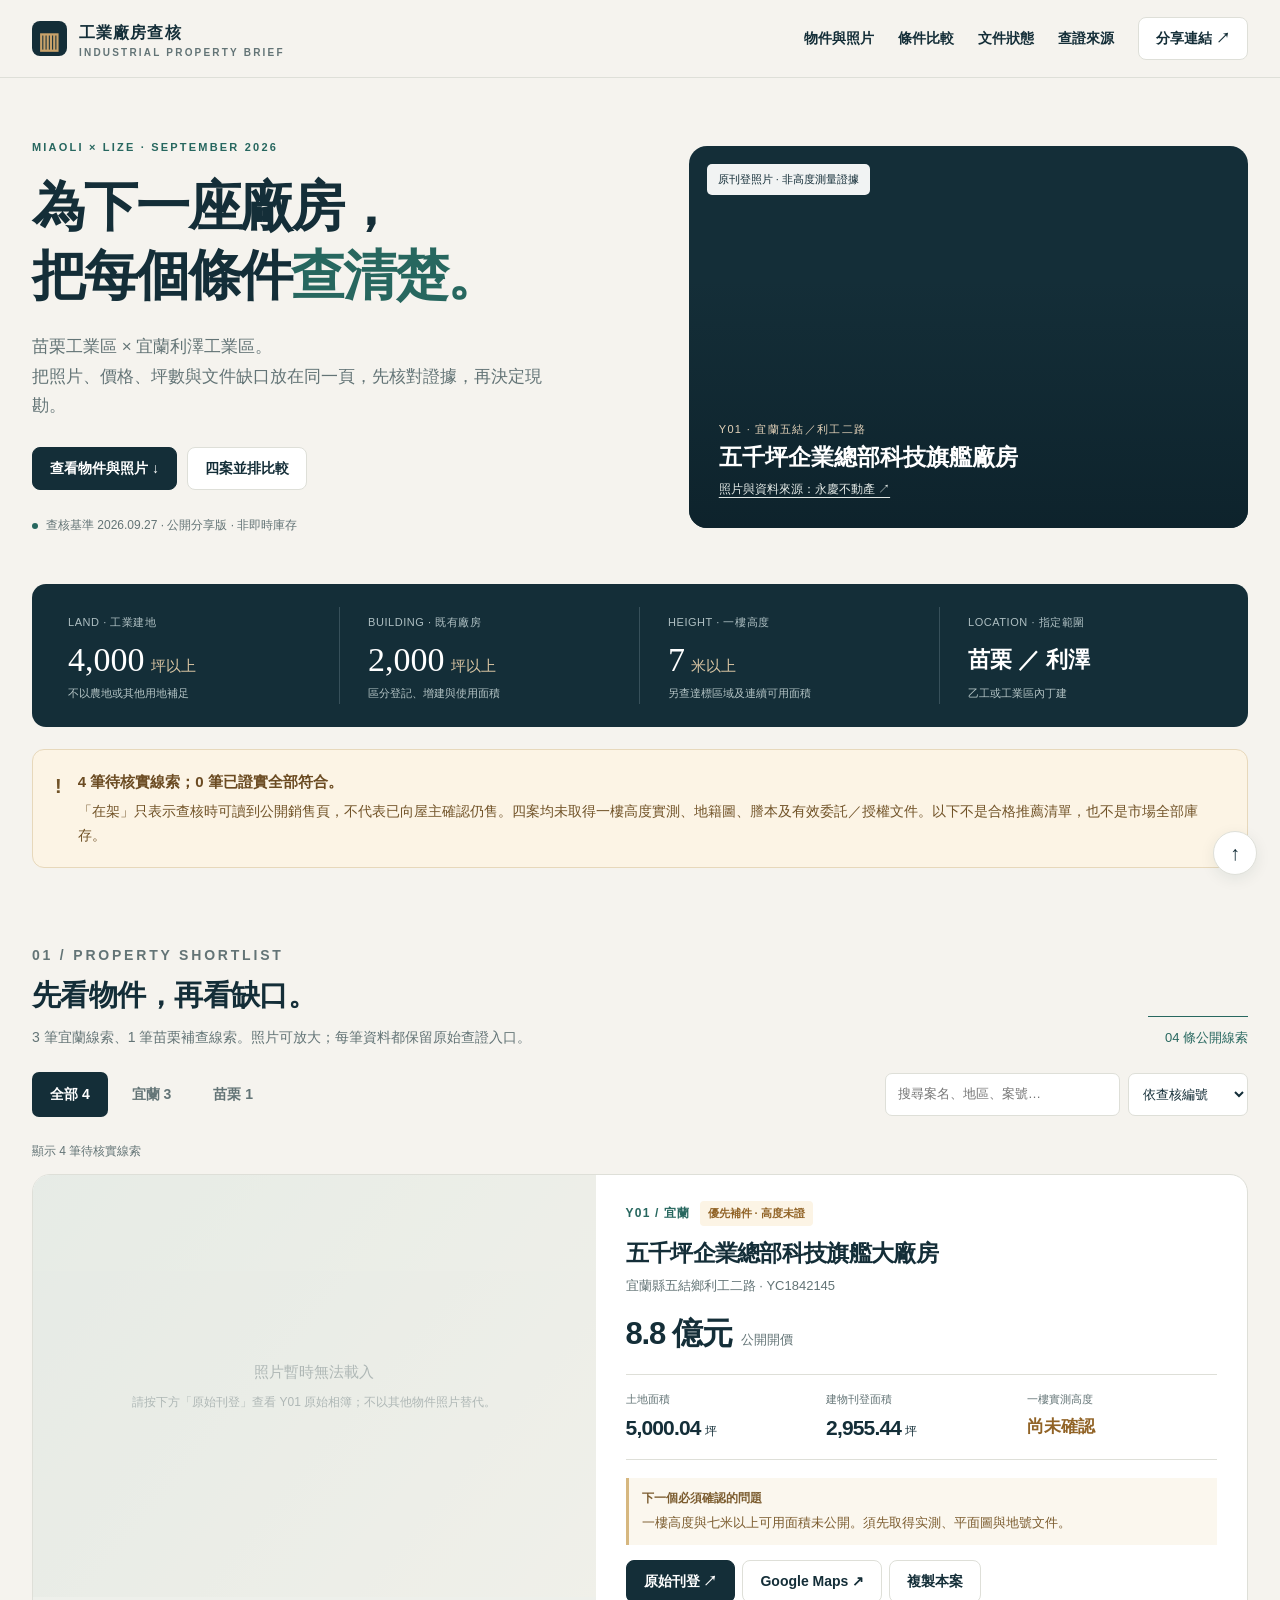
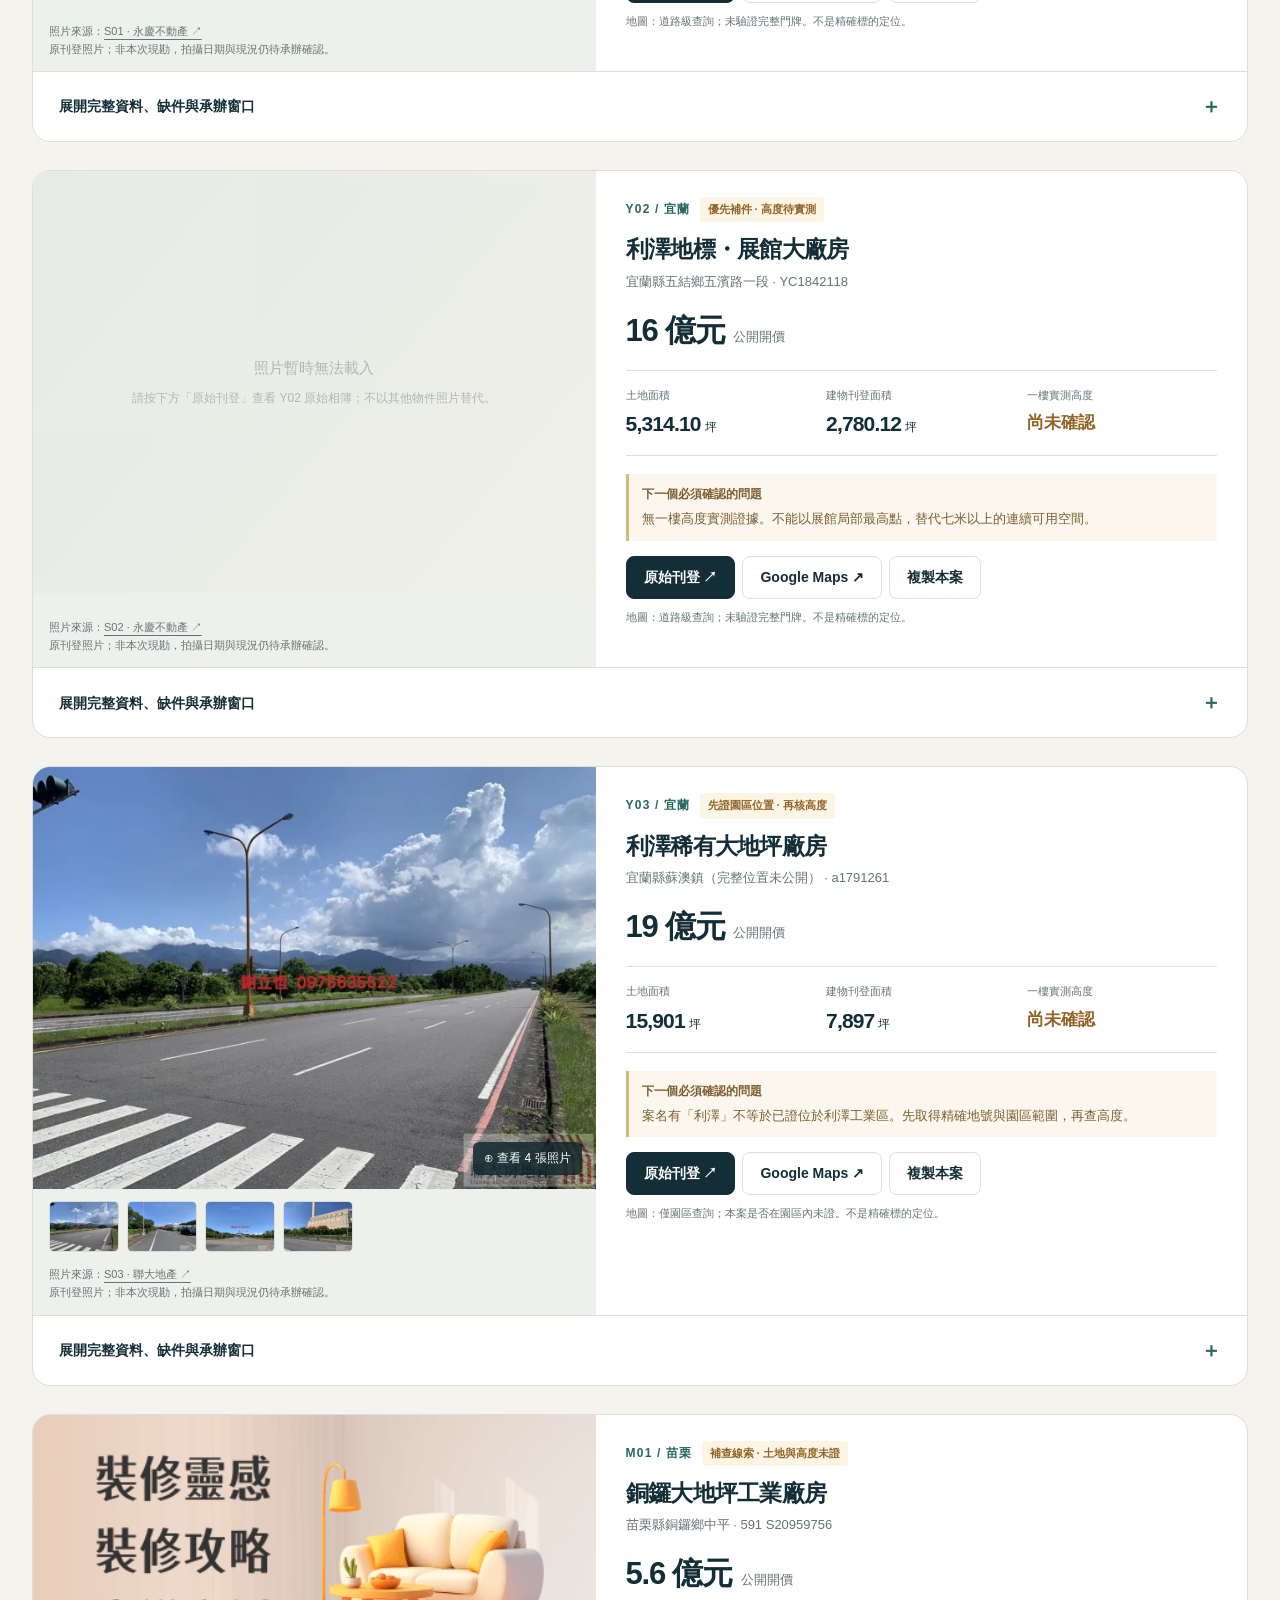
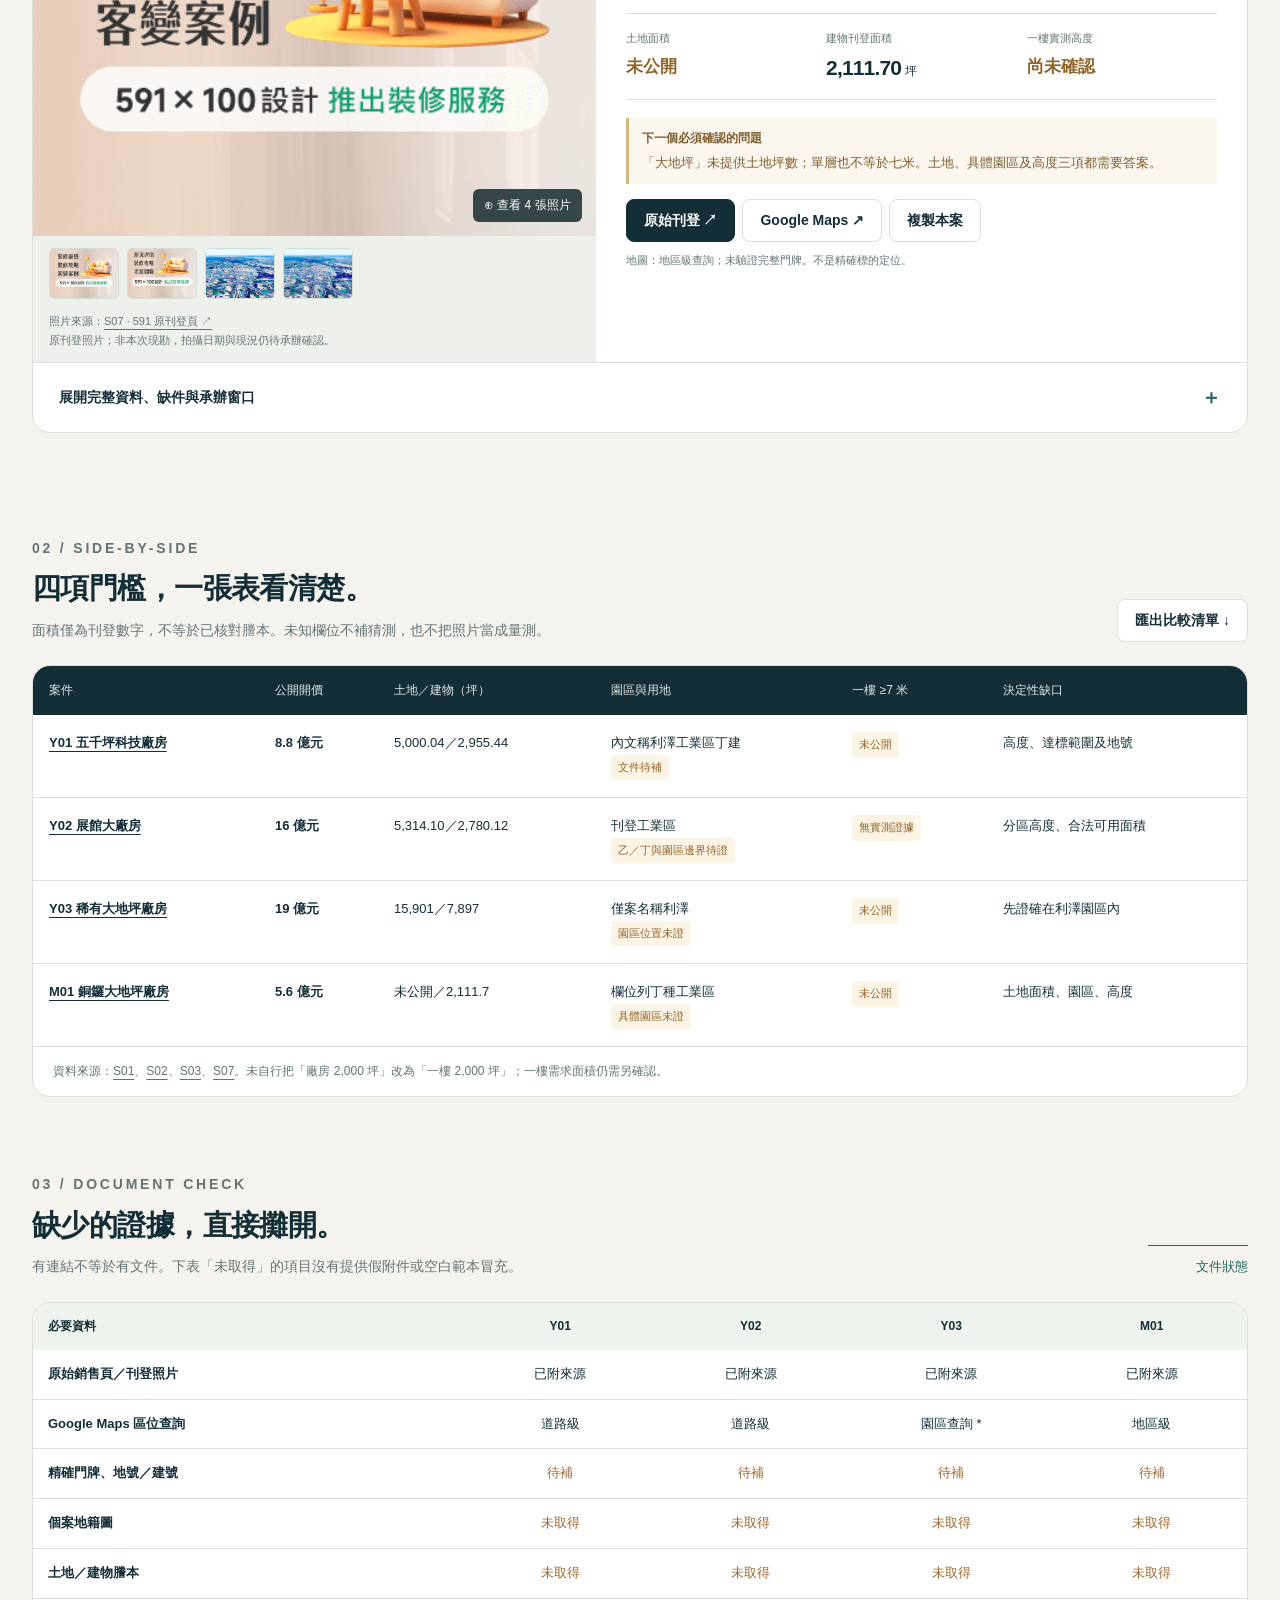
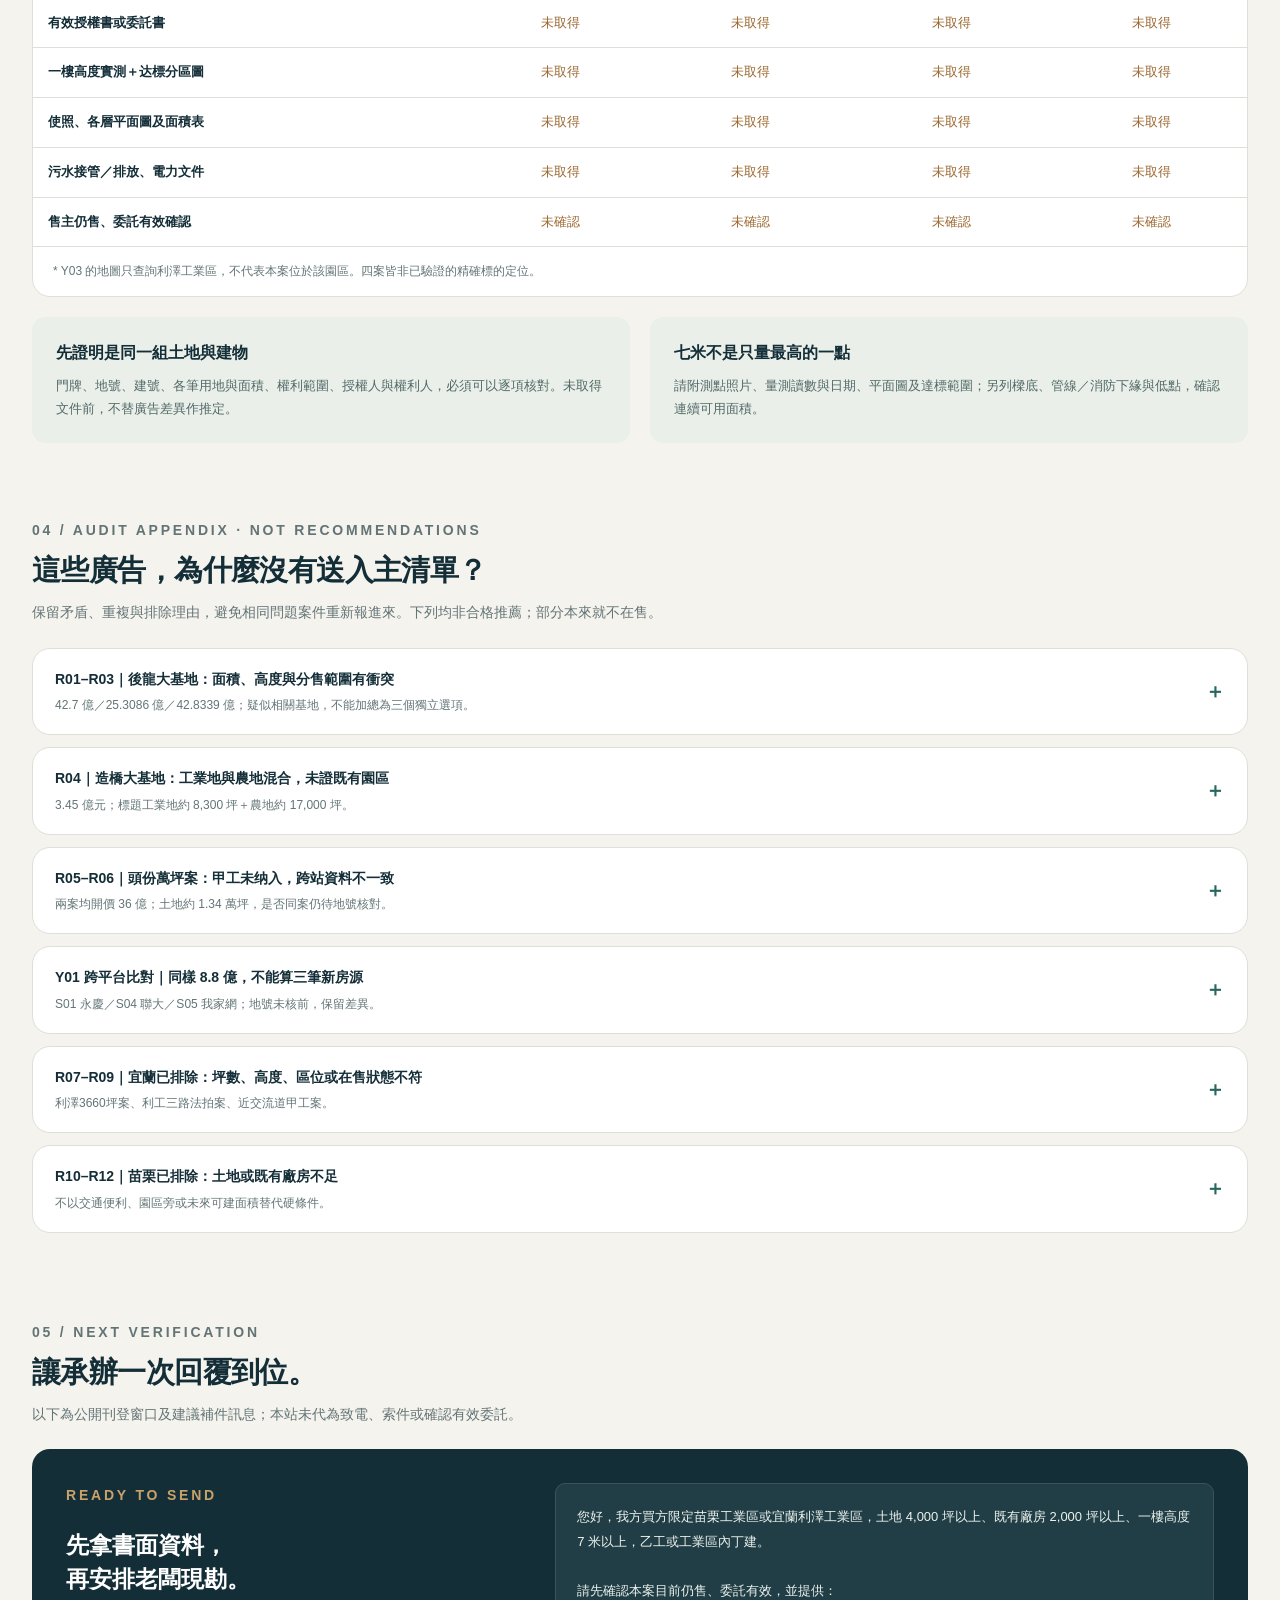
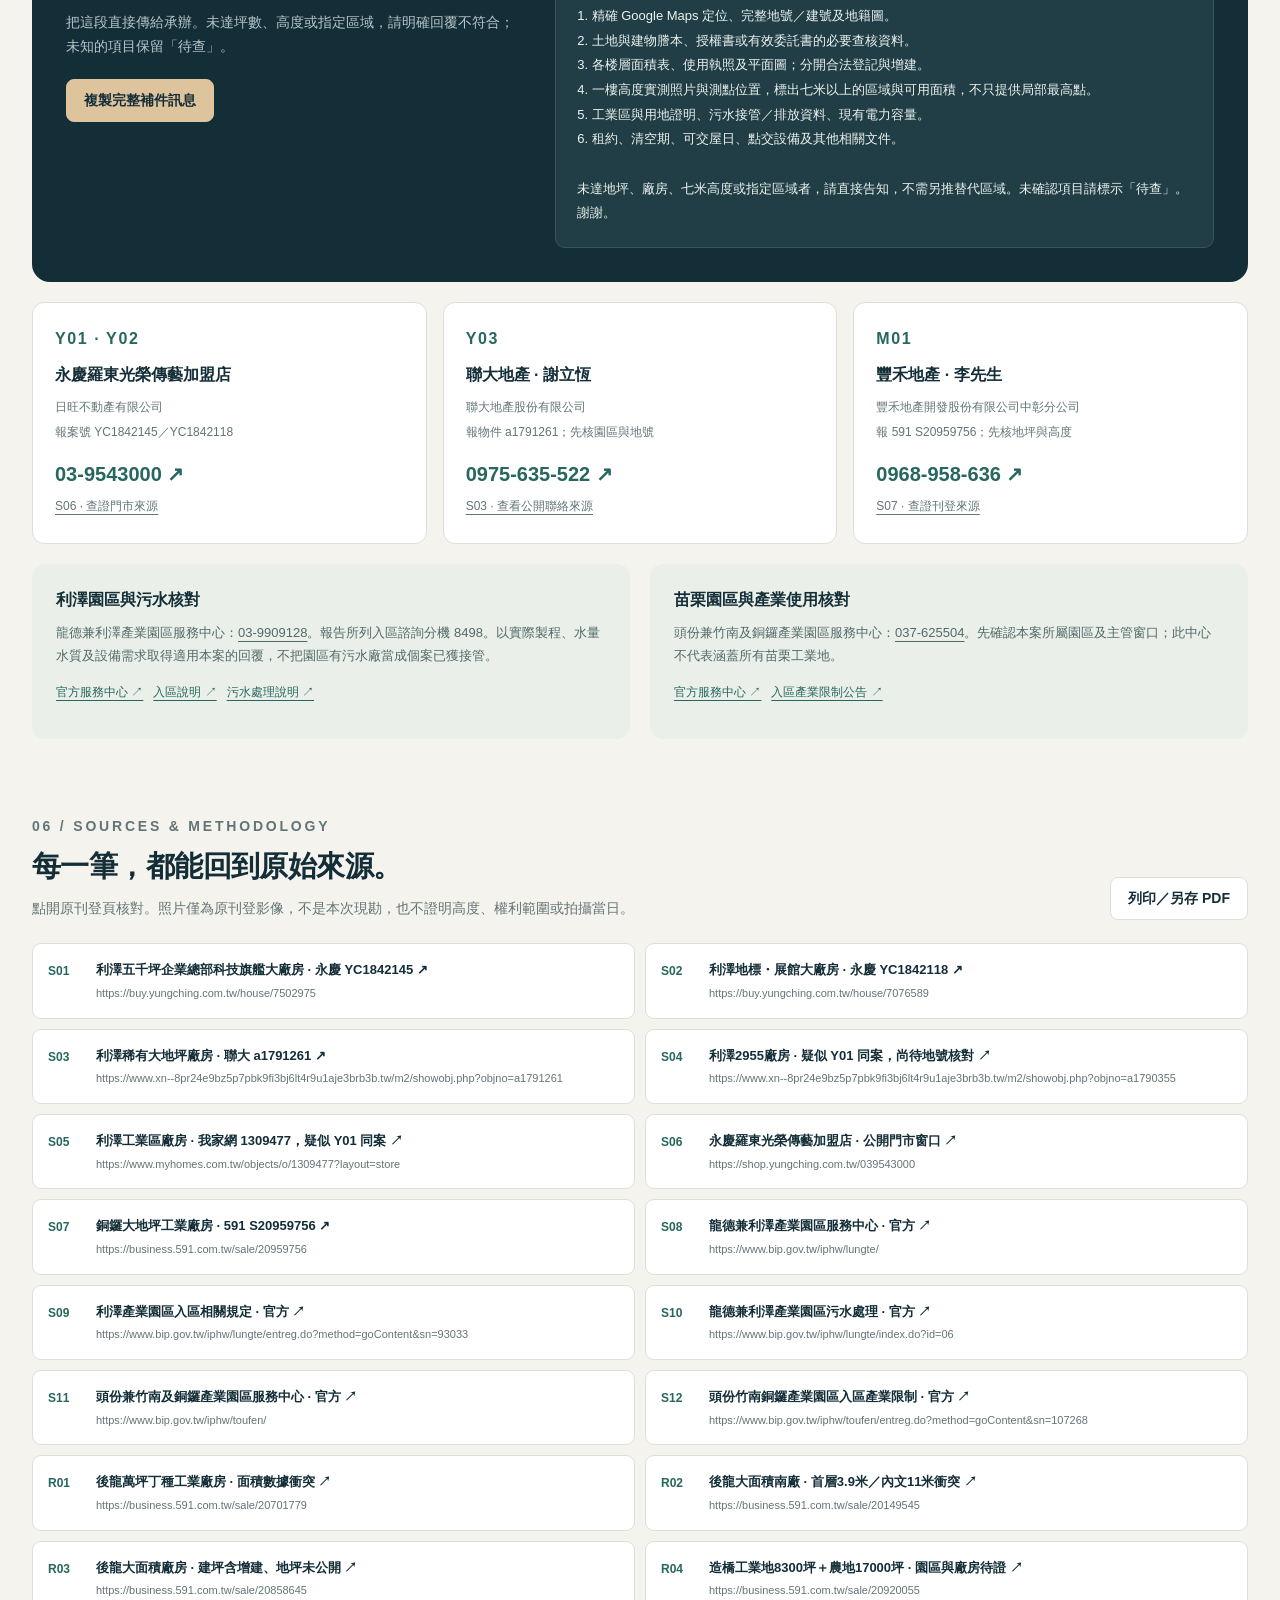
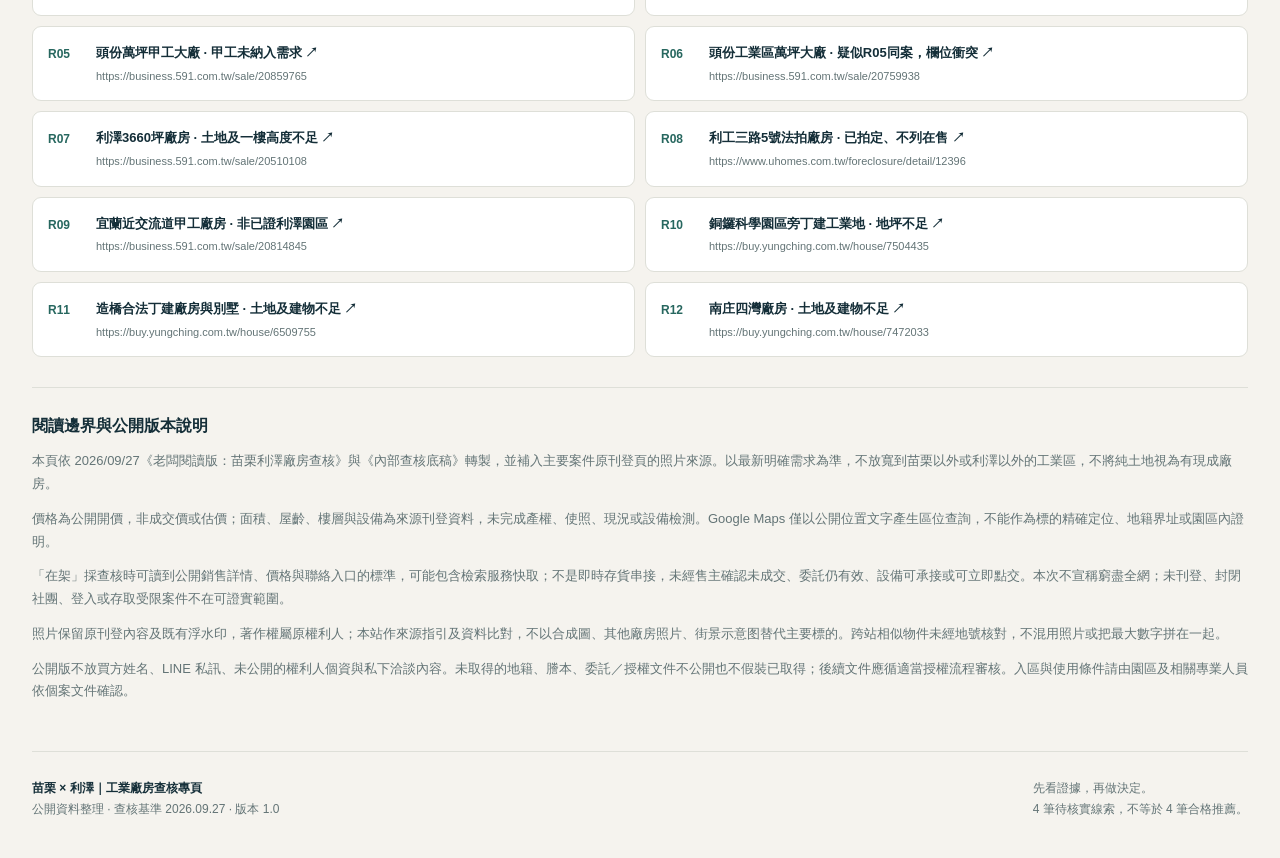
==== industrial-factory/index.html @ 63d4f7d8 "Publish photo-rich industrial property research website with traceable sources" ====
<!DOCTYPE html>
<html lang="zh-Hant">
<head>
<meta charset="utf-8"><meta name="viewport" content="width=device-width,initial-scale=1">
<meta name="robots" content="noindex,nofollow"><meta name="referrer" content="no-referrer">
<title>苗栗 × 利澤｜工業廠房查核專頁</title>
<meta name="description" content="苗栗工業區與宜蘭利澤工業區：公開物件照片、價格、坪數、原始來源、文件缺口與查核比較。所有線索仍待核實，不是已符合條件的推薦清單。">
<meta property="og:title" content="苗栗 × 利澤｜工業廠房查核專頁"><meta property="og:description" content="土地 4,000 坪・廠房 2,000 坪・一樓 7 米｜照片、資料、來源，一頁掌握。查核基準 2026.09.27。"><meta property="og:type" content="website">
<meta name="theme-color" content="#142e38">
<link rel="icon" href="data:image/svg+xml,%3Csvg xmlns='http://www.w3.org/2000/svg' viewBox='0 0 80 80'%3E%3Crect width='80' height='80' rx='20' fill='%23142e38'/%3E%3Cpath d='M17 60V33l15 8V27l15 9V20h16v40Z' fill='none' stroke='%23dfbc83' stroke-width='5'/%3E%3C/svg%3E">
<style>
:root{--ink:#142e38;--muted:#637476;--paper:#f5f3ee;--white:#fff;--line:#dedfd8;--gold:#c8a26a;--soft:#eaf0ec;--teal:#27675f;--warn:#916326;--warnbg:#fcf4e5;--red:#964e43;--radius:18px}*{box-sizing:border-box}html{scroll-behavior:smooth;scroll-padding-top:95px}body{margin:0;background:var(--paper);color:var(--ink);font-family:-apple-system,BlinkMacSystemFont,"Segoe UI","Noto Sans TC","PingFang TC","Microsoft JhengHei",sans-serif;line-height:1.75;font-size:16px}a{color:inherit;text-underline-offset:4px}button,input,select,textarea{font:inherit}button,a,input,select,summary{touch-action:manipulation}button{cursor:pointer}button:focus-visible,a:focus-visible,summary:focus-visible,input:focus-visible,select:focus-visible{outline:3px solid var(--gold);outline-offset:4px}button:disabled{opacity:.45;cursor:not-allowed}.wrap{width:min(1260px,calc(100% - 64px));margin:auto}.top{height:78px;position:sticky;top:0;z-index:20;background:rgba(245,243,238,.96);backdrop-filter:blur(14px);border-bottom:1px solid var(--line)}.top .wrap{display:flex;align-items:center;justify-content:space-between;height:100%;gap:24px}.brand{display:flex;align-items:center;gap:12px;text-decoration:none;font-weight:750;letter-spacing:.07em;white-space:nowrap}.mark{display:grid;place-items:center;width:35px;height:35px;background:var(--ink);color:var(--gold);border-radius:8px;font-size:23px}.brand small{font-size:10px;letter-spacing:.22em;color:var(--muted);display:block;line-height:1.2}.nav{display:flex;gap:24px;align-items:center}.nav a{font-size:14px;text-decoration:none;font-weight:650}.nav a:hover{color:var(--teal)}.button{display:inline-flex;align-items:center;justify-content:center;gap:8px;border:1px solid var(--line);border-radius:8px;background:white;color:var(--ink);padding:10px 17px;text-decoration:none;line-height:1.5;font-weight:650;font-size:14px;transition:background .15s,transform .15s}.button:hover{background:var(--soft);transform:translateY(-1px)}.button.primary{background:var(--ink);border-color:var(--ink);color:white}.button.gold{background:#dec49d;border-color:#dec49d;color:var(--ink)}.button.small{padding:8px 12px;font-size:13px}.eyebrow{font-size:11px;font-weight:750;letter-spacing:.2em;text-transform:uppercase;color:var(--teal);margin:0 0 16px}.hero{display:grid;grid-template-columns:1.06fr 1fr;gap:64px;align-items:center;padding:60px 0 48px}.hero h1{font-family:Georgia,"Noto Serif TC","PMingLiU",serif;font-size:clamp(36px,4.2vw,59px);font-weight:700;letter-spacing:-.04em;line-height:1.27;margin:0 0 22px}.hero h1 span{color:var(--teal)}.intro{font-size:17px;color:var(--muted);max-width:530px;margin:0 0 26px}.actions{display:flex;gap:10px;flex-wrap:wrap}.date{margin-top:25px;font-size:12px;color:var(--muted);display:flex;align-items:center;gap:8px}.date:before{content:'';width:6px;height:6px;border-radius:50%;background:var(--teal)}.hero-image{background:var(--ink);height:382px;border-radius:var(--radius);position:relative;overflow:hidden;display:grid;align-content:end;color:white}.hero-image img{position:absolute;width:100%;height:100%;object-fit:cover;opacity:.86;top:0;left:0}.hero-image:after{content:'';position:absolute;inset:35% 0 0;background:linear-gradient(transparent,rgba(13,34,43,.92))}.hero-caption{position:relative;z-index:1;padding:26px 30px}.hero-caption small{display:block;color:#e3d2b9;font-size:11px;letter-spacing:.12em}.hero-caption b{display:block;font-size:23px;line-height:1.5}.hero-caption a{font-size:12px;color:#e3e9e6}.photo-tag{position:absolute;top:18px;left:18px;z-index:2;background:rgba(255,255,255,.94);color:var(--ink);padding:6px 11px;font-size:11px;border-radius:5px}.requirements{display:grid;grid-template-columns:repeat(4,1fr);background:var(--ink);color:white;border-radius:14px;padding:23px 8px}.require{padding:0 28px;border-right:1px solid #37505a}.require:last-child{border:0}.require small{font-size:11px;color:#aebfc2;letter-spacing:.05em}.require strong{font-family:Georgia,"Times New Roman",serif;display:block;font-size:34px;line-height:1.45;font-weight:400}.require strong span{font-family:inherit;font-size:15px;margin-left:6px;color:#d9c5a3}.require .region{font-family:inherit;font-size:22px;line-height:2.24;font-weight:700}.require p{font-size:11px;margin:0;color:#b5c5c6}.notice{margin:22px 0 0;display:flex;gap:16px;align-items:flex-start;background:var(--warnbg);border:1px solid #e7d8bb;border-radius:12px;padding:19px 22px;color:#715328;font-size:14px}.notice .nicon{font-size:20px;font-weight:700}.notice strong{display:block;font-size:15px;color:#6b4b22}.notice p{margin:4px 0 0}.section{padding-top:66px}.section-head{display:flex;justify-content:space-between;gap:25px;align-items:flex-end;margin-bottom:23px}.section-head h2{font-size:29px;letter-spacing:-.02em;margin:0;line-height:1.4}.section-head .eyebrow{margin-bottom:8px}.section-head p{font-size:14px;color:var(--muted);margin:9px 0 0;max-width:800px}.section-num{font-size:13px;color:var(--teal);border-top:1px solid var(--teal);min-width:100px;padding-top:10px;text-align:right}.filters{display:flex;align-items:center;justify-content:space-between;gap:18px;margin-bottom:24px;flex-wrap:wrap}.tabs{display:flex;gap:6px;flex-wrap:wrap}.tab{background:none;border:1px solid transparent;border-radius:7px;padding:9px 17px;color:var(--muted);font-size:14px;font-weight:650}.tab.active{background:var(--ink);color:white}.tab:not(.active):hover{border-color:var(--line)}.filter-tools{display:flex;gap:8px}.search{border:1px solid var(--line);background:white;border-radius:7px;padding:9px 12px;width:235px;font-size:13px}.sort{border:1px solid var(--line);background:white;border-radius:7px;padding:9px 10px;color:var(--ink);font-size:13px}.results-count{font-size:12px;color:var(--muted);margin-bottom:12px}.property{background:white;border:1px solid var(--line);border-radius:var(--radius);margin-bottom:28px;overflow:hidden;scroll-margin-top:100px}.property-top{display:grid;grid-template-columns:.95fr 1.1fr}.visual{background:#eef0eb;min-width:0;display:flex;flex-direction:column}.photo-main{position:relative;width:100%;aspect-ratio:4/3;border:0;background:#dce4df;padding:0;overflow:hidden;display:flex;align-items:center;justify-content:center;color:var(--muted)}.photo-main img{width:100%;height:100%;object-fit:cover;display:block;transition:transform .3s}.photo-main:hover img{transform:scale(1.035)}.photo-count{position:absolute;bottom:14px;right:14px;font-size:12px;padding:6px 11px;background:rgba(15,37,45,.82);color:white;border-radius:6px}.image-placeholder{display:grid;place-content:center;width:100%;height:100%;padding:30px;text-align:center;font-size:15px;background:linear-gradient(130deg,#dce5df,#f3f0e8)}.image-placeholder small{font-size:12px;display:block;margin-top:7px}.thumbs{display:flex;gap:8px;padding:12px 16px 6px}.thumbs button{border:1px solid #d4ddd6;border-radius:5px;padding:0;overflow:hidden;background:white;width:70px;height:51px}.thumbs img{width:100%;height:100%;object-fit:cover;display:block}.photo-credit{font-size:11px;color:var(--muted);padding:7px 16px 13px;line-height:1.65}.property-body{padding:26px 30px}.card-kicker{display:flex;gap:9px;align-items:center;font-size:12px;margin-bottom:10px;flex-wrap:wrap}.code{letter-spacing:.1em;font-weight:800;color:var(--teal)}.badge{color:var(--warn);background:var(--warnbg);border-radius:4px;padding:3px 8px;font-size:11px;font-weight:650}.property h3{font-size:23px;line-height:1.5;margin:0 0 4px;letter-spacing:-.03em}.address{font-size:13px;color:var(--muted);margin:0 0 15px}.price{font-size:31px;font-weight:750;letter-spacing:-.04em;line-height:1.4}.price span{font-size:13px;font-weight:450;color:var(--muted);letter-spacing:0;margin-left:9px}.metrics{display:grid;grid-template-columns:repeat(3,1fr);border-top:1px solid var(--line);border-bottom:1px solid var(--line);margin:18px 0;padding:15px 0;gap:10px}.metrics small{font-size:11px;color:var(--muted);display:block;margin-bottom:4px}.metrics b{font-size:21px;font-weight:750;white-space:nowrap;line-height:1.4;letter-spacing:-.04em}.metrics em{font-size:12px;font-style:normal;margin-left:4px;font-weight:400}.metrics .unknown{font-size:17px;color:var(--warn);letter-spacing:0}.key-risk{font-size:13px;color:#7c5d30;border-left:3px solid #d6b77f;background:#fbf7ee;padding:10px 13px;margin-bottom:15px}.key-risk strong{font-size:12px;display:block;margin-bottom:3px}.card-actions{display:flex;gap:7px;flex-wrap:wrap}.details{border-top:1px solid var(--line)}summary{cursor:pointer;list-style:none;display:flex;justify-content:space-between;align-items:center;padding:17px 26px;gap:18px;font-size:14px;font-weight:650}summary::-webkit-details-marker{display:none}summary:after{content:'＋';font-size:20px;color:var(--teal)}details[open]>summary:after{content:'−'}summary:hover{background:#f8faf7}.details-body{padding:6px 26px 26px}.facts{width:100%;border-collapse:collapse;font-size:13px}.facts th,.facts td{text-align:left;vertical-align:top;border-bottom:1px solid #e9ebe5;padding:11px 13px}.facts th{width:145px;font-weight:600;background:#f6f7f2;color:#5a6d70}.facts td{line-height:1.85}.evidence-links{display:flex;gap:10px;flex-wrap:wrap;margin:14px 0;color:var(--teal);font-size:12px}.source-id{display:inline-block;border:1px solid #cddad3;border-radius:5px;padding:4px 8px;text-decoration:none}.contact{background:#eff4ef;border:1px solid #d6e0d7;border-radius:9px;padding:14px 17px;display:flex;justify-content:space-between;gap:15px;align-items:center;flex-wrap:wrap;margin-top:18px}.contact small{display:block;font-size:11px;color:var(--muted)}.contact b{font-size:14px}.contact p{font-size:12px;margin:3px 0;color:var(--muted)}.panel{background:white;border:1px solid var(--line);border-radius:var(--radius);overflow:hidden}.table-scroll{overflow-x:auto;width:100%;-webkit-overflow-scrolling:touch}.comparison{border-collapse:collapse;min-width:890px;width:100%;font-size:13px}.comparison th{text-align:left;background:var(--ink);color:#e0e9e7;font-size:12px;font-weight:500;padding:14px 16px}.comparison td{padding:17px 16px;border-bottom:1px solid var(--line);vertical-align:top}.comparison td:first-child{font-weight:700}.comparison tr:last-child td{border-bottom:0}.comparison .money{white-space:nowrap;font-weight:750}.pill{display:inline-block;background:var(--soft);color:var(--teal);border-radius:4px;padding:3px 7px;font-size:11px;white-space:nowrap}.pill.wait{color:var(--warn);background:var(--warnbg)}.table-note{font-size:12px;color:var(--muted);padding:14px 20px;border-top:1px solid var(--line);margin:0}.matrix{min-width:700px}.matrix th{background:#eff3ed;color:var(--ink);font-weight:700}.matrix td,.matrix th{text-align:center;padding:13px 15px}.matrix td:first-child,.matrix th:first-child{text-align:left}.matrix .empty{color:#9c6931}.docfoot{display:grid;grid-template-columns:1fr 1fr;gap:20px;margin-top:20px}.mini-panel{background:#eaf0e9;border-radius:13px;padding:22px 24px}.mini-panel h3{font-size:16px;margin:0 0 8px}.mini-panel p{font-size:13px;color:#526968;margin:0}.appendix{margin-bottom:12px}.appendix summary{padding:18px 22px}.appendix summary span{display:block;color:var(--muted);font-size:12px;font-weight:400;margin-top:4px}.appendix-content{padding:0 22px 22px;color:#526667;font-size:13px}.appendix-content p{margin:8px 0 14px}.appendix-content a{color:var(--teal)}.reject{color:var(--red)}.copy-panel{display:grid;grid-template-columns:.7fr 1fr;gap:28px;background:var(--ink);color:white;padding:34px;border-radius:var(--radius)}.copy-panel h3{font-size:23px;line-height:1.5;margin:0 0 13px}.copy-panel p{color:#b6c6c8;font-size:14px;margin:0 0 20px}.copy-panel .eyebrow{color:var(--gold)}.message{font-family:inherit;white-space:pre-wrap;font-size:13px;line-height:1.9;background:#213e47;border:1px solid #3c535a;color:#edf3ee;border-radius:10px;padding:21px;margin:0;max-height:410px;overflow:auto}.contacts{display:grid;grid-template-columns:repeat(3,1fr);gap:16px;margin-top:20px}.contact-box{background:white;border:1px solid var(--line);border-radius:12px;padding:22px}.contact-box h3{font-size:16px;margin:8px 0}.contact-box p{font-size:12px;color:var(--muted);margin:4px 0}.contact-box .phone{display:block;color:var(--teal);font-size:20px;font-weight:700;text-decoration:none;margin-top:14px}.source-grid{display:grid;grid-template-columns:1fr 1fr;gap:10px}.source-item{display:flex;gap:15px;background:white;border:1px solid var(--line);border-radius:9px;padding:15px;text-decoration:none;align-items:flex-start;min-width:0}.source-item:hover{background:var(--soft)}.source-item .sid{font-weight:700;color:var(--teal);font-size:12px;flex:0 0 33px;padding-top:2px}.source-item b{display:block;font-size:13px}.source-item small{display:block;font-size:11px;color:var(--muted);overflow-wrap:anywhere;line-height:1.6;margin-top:3px}.methods{font-size:13px;color:var(--muted);border-top:1px solid var(--line);margin-top:30px;padding-top:24px}.methods h3{font-size:16px;color:var(--ink);margin:0 0 10px}.methods p{margin:0 0 12px}.footer{border-top:1px solid var(--line);margin-top:48px;padding:26px 0 38px;font-size:12px;color:var(--muted);display:flex;justify-content:space-between;gap:25px}.footer b{color:var(--ink)}.backtop{position:fixed;bottom:25px;right:23px;z-index:15;border:1px solid var(--line);width:44px;height:44px;border-radius:50%;background:white;box-shadow:0 4px 15px #122d3414;font-size:20px;color:var(--ink)}.toast{position:fixed;bottom:30px;left:50%;transform:translateX(-50%);z-index:100;background:var(--ink);color:white;padding:12px 23px;border-radius:9px;box-shadow:0 4px 30px #122d3429;font-size:14px;max-width:90vw;text-align:center}.toast[hidden],.property[hidden]{display:none}.empty-results{background:white;border:1px solid var(--line);border-radius:12px;text-align:center;padding:40px;color:var(--muted)}dialog{border:0;padding:0;background:#0e222b;color:white;border-radius:14px;max-width:min(1080px,94vw);width:100%;max-height:94vh;overflow:auto}dialog::backdrop{background:rgba(0,13,22,.87);backdrop-filter:blur(4px)}.light-top{display:flex;align-items:center;justify-content:space-between;gap:20px;padding:14px 20px;font-size:14px}.close{border:1px solid #567079;background:none;color:white;border-radius:7px;width:36px;height:36px;font-size:23px}.light-stage{position:relative;background:#0a1920;display:flex;align-items:center;justify-content:center;min-height:200px}.light-stage img{max-width:100%;width:auto;max-height:70vh;display:block;object-fit:contain}.light-arrow{position:absolute;top:45%;border:1px solid #67787d;background:#102832b5;color:white;border-radius:50%;width:42px;height:42px;font-size:25px}.light-arrow.prev{left:12px}.light-arrow.next{right:12px}.light-caption{font-size:12px;color:#b4c7ca;padding:13px 20px}.light-caption a{color:#dfc49c}.scroll-hint{display:none;font-size:12px;color:var(--muted);margin:-8px 0 13px}.print-only{display:none}
@media(min-width:1500px){.hero{gap:80px}.hero-image{height:410px}}
@media(max-width:1050px){.wrap{width:calc(100% - 42px)}.nav{gap:15px}.nav a{font-size:12px}.hero{gap:30px}.hero-image{height:340px}.hero h1{font-size:43px}.property-body{padding:22px}.metrics b{font-size:19px}.property h3{font-size:21px}.require{padding:0 20px}.require strong{font-size:30px}.copy-panel{grid-template-columns:.7fr 1fr}}
@media(max-width:800px){.nav a{display:none}.top{height:68px}.top .button{font-size:12px;padding:8px 11px}.hero{grid-template-columns:1fr;gap:28px;padding:36px 0 26px}.hero h1{font-size:43px;line-height:1.25}.hero-image{height:280px}.hero .intro{font-size:15px;margin-bottom:20px}.hero .date{margin-top:17px}.hero-caption b{font-size:22px}.requirements{grid-template-columns:repeat(2,1fr);padding:15px 5px}.require{padding:13px 18px}.require:nth-child(2){border:0}.require:nth-child(-n+2){border-bottom:1px solid #37505a}.require strong{font-size:31px}.require .region{font-size:20px}.notice{padding:16px;font-size:12px;gap:10px}.notice strong{font-size:14px}.section{padding-top:43px}.section-head h2{font-size:24px}.section-head p{font-size:13px}.section-num{display:none}.property-top{grid-template-columns:1fr}.visual{border-bottom:1px solid var(--line)}.photo-main{aspect-ratio:16/10;max-height:440px}.thumbs{padding-top:10px}.property-body{padding:22px}.property h3{font-size:23px}.metrics b{font-size:25px}.metrics .unknown{font-size:18px}.card-actions .button{flex:1;white-space:nowrap}.filters{gap:12px}.filter-tools{width:100%}.search{flex:1;min-width:0;width:auto}.tab{padding:8px 13px}.filter-tools .sort{max-width:130px}.docfoot{grid-template-columns:1fr}.copy-panel{grid-template-columns:1fr;padding:25px;gap:18px}.contacts{grid-template-columns:1fr}.contact-box{padding:19px}.source-grid{grid-template-columns:1fr}.section-head{align-items:start}.section-head .button{font-size:12px;padding:8px 11px}.footer{flex-direction:column;gap:8px}.scroll-hint{display:block}.backtop{right:13px;bottom:13px}.facts th{width:104px}.facts th,.facts td{padding:9px;font-size:12px}.details-body{padding:0 16px 20px}summary{padding:16px 20px}.light-top{padding:12px}.light-stage img{max-height:68vh}.light-caption{padding:12px}.hero-caption{padding:24px}.eyebrow{font-size:10px}.contact{padding:13px}}
@media(max-width:420px){.wrap{width:calc(100% - 28px)}.brand{font-size:13px;gap:8px}.brand small{font-size:9px}.hero h1{font-size:37px}.hero-image{height:245px}.metrics b{font-size:22px}.metrics .unknown{font-size:16px}.card-actions{gap:6px}.card-actions .button{font-size:12px;padding:9px}.property-body{padding:20px}.property h3{font-size:21px}.require{padding:12px 14px}.require .region{font-size:19px}.section-head h2{font-size:23px}}
@media(prefers-reduced-motion:reduce){*{scroll-behavior:auto!important;transition:none!important}}
@media print{@page{size:A4;margin:14mm}body{font-size:10pt;background:white;color:#142e38}.wrap{width:100%}.top,.filters,.actions,.backtop,.toast,.card-actions,.thumbs,.copy-panel button,.section-head .button,.lightbox,.nav,.photo-count,.footer .button{display:none!important}.hero{padding:0 0 18px;gap:20px;grid-template-columns:1.1fr 1fr}.hero h1{font-size:27pt}.hero-image{height:210px}.hero .intro{font-size:10pt}.date{font-size:9pt}.requirements{padding:10px;print-color-adjust:exact;-webkit-print-color-adjust:exact}.require strong{font-size:22pt}.require .region{font-size:14pt}.notice{font-size:9pt;break-inside:avoid}.section{padding-top:26px}.section-head h2{font-size:19pt}.property{break-inside:avoid;margin-bottom:18px}.property-top{grid-template-columns:.85fr 1fr}.photo-main{aspect-ratio:4/3}.property-body{padding:16px}.property h3{font-size:15pt}.metrics b{font-size:15pt}.metrics small,.key-risk{font-size:9pt}.photo-credit{font-size:8pt}.details-body{padding:0 16px 16px}.facts th,.facts td{font-size:9pt;padding:7px}.section-num{display:none}.table-scroll{overflow:visible}.comparison{min-width:0;font-size:8pt;table-layout:auto}.comparison th,.comparison td{padding:9px;font-size:8pt}.comparison .pill{white-space:normal}.table-note{font-size:8pt}.contacts{grid-template-columns:repeat(3,1fr)}.contact-box{padding:15px}.source-grid{grid-template-columns:1fr 1fr}.source-item{padding:9px;break-inside:avoid}.source-item b{font-size:9pt}.source-item small{font-size:7pt}.copy-panel{display:block;padding:20px;print-color-adjust:exact;-webkit-print-color-adjust:exact}.message{max-height:none;overflow:visible;font-size:9pt}.copy-panel h3{font-size:15pt}.copy-panel p{font-size:9pt}.footer{font-size:8pt}summary{padding:12px 16px;font-size:10pt}.appendix{break-inside:avoid}.appendix-content{font-size:9pt}.docfoot{grid-template-columns:1fr 1fr}.mini-panel{padding:14px}.mini-panel p{font-size:9pt}.source-item,.panel,.property{box-shadow:none}.print-only{display:block}a{text-decoration:none}.hero-caption{padding:15px}.hero-caption b{font-size:14pt}.hero-caption small{font-size:8pt}.metrics{margin:12px 0;padding:10px 0}.contact .button{display:none}.hero-image img{object-fit:cover}.scroll-hint{display:none}.empty-results{display:none}}
</style>
</head>
<body>
<header class="top"><div class="wrap"><a class="brand" href="#top"><span class="mark" aria-hidden="true">▥</span><span>工業廠房查核<small>INDUSTRIAL PROPERTY BRIEF</small></span></a><nav class="nav" aria-label="主要導覽"><a href="#listings">物件與照片</a><a href="#compare">條件比較</a><a href="#documents">文件狀態</a><a href="#sources">查證來源</a><button class="button" id="shareButton">分享連結 ↗</button></nav></div></header>
<main class="wrap" id="top">
<section class="hero"><div><p class="eyebrow">MIAOLI × LIZE · SEPTEMBER 2026</p><h1>為下一座廠房，<br>把每個條件<span>查清楚。</span></h1><p class="intro">苗栗工業區 × 宜蘭利澤工業區。<br>把照片、價格、坪數與文件缺口放在同一頁，先核對證據，再決定現勘。</p><div class="actions"><a class="button primary" href="#listings">查看物件與照片 ↓</a><a class="button" href="#compare">四案並排比較</a></div><div class="date">查核基準 2026.09.27 · 公開分享版 · 非即時庫存</div></div><div class="hero-image"><img id="heroPhoto" alt="Y01 原始刊登照片，非本次現勘" hidden><span class="photo-tag">原刊登照片 · 非高度測量證據</span><div class="hero-caption"><small>Y01 · 宜蘭五結／利工二路</small><b>五千坪企業總部科技旗艦廠房</b><a href="https://buy.yungching.com.tw/house/7502975" target="_blank" rel="noopener noreferrer">照片與資料來源：永慶不動產 ↗</a></div></div></section>
<section class="requirements" aria-label="必要條件"><div class="require"><small>LAND · 工業建地</small><strong>4,000<span>坪以上</span></strong><p>不以農地或其他用地補足</p></div><div class="require"><small>BUILDING · 既有廠房</small><strong>2,000<span>坪以上</span></strong><p>區分登記、增建與使用面積</p></div><div class="require"><small>HEIGHT · 一樓高度</small><strong>7<span>米以上</span></strong><p>另查達標區域及連續可用面積</p></div><div class="require"><small>LOCATION · 指定範圍</small><strong class="region">苗栗 ／ 利澤</strong><p>乙工或工業區內丁建</p></div></section>
<div class="notice" role="note"><span class="nicon">!</span><div><strong>4 筆待核實線索；0 筆已證實全部符合。</strong><p>「在架」只表示查核時可讀到公開銷售頁，不代表已向屋主確認仍售。四案均未取得一樓高度實測、地籍圖、謄本及有效委託／授權文件。以下不是合格推薦清單，也不是市場全部庫存。</p></div></div>
<section class="section" id="listings"><div class="section-head"><div><p class="eyebrow">01 / PROPERTY SHORTLIST</p><h2>先看物件，再看缺口。</h2><p>3 筆宜蘭線索、1 筆苗栗補查線索。照片可放大；每筆資料都保留原始查證入口。</p></div><div class="section-num">04 條公開線索</div></div><div class="filters"><div class="tabs" role="group" aria-label="地區篩選"><button class="tab active" data-region="all" aria-pressed="true">全部 4</button><button class="tab" data-region="宜蘭" aria-pressed="false">宜蘭 3</button><button class="tab" data-region="苗栗" aria-pressed="false">苗栗 1</button></div><div class="filter-tools"><input class="search" id="search" type="search" placeholder="搜尋案名、地區、案號…" aria-label="搜尋物件"><select class="sort" id="sort" aria-label="排序"><option value="default">依查核編號</option><option value="price">開價由低到高</option><option value="land">土地由大到小</option></select></div></div><div class="results-count" id="resultCount" aria-live="polite">顯示 4 筆待核實線索</div><div id="cards"></div><div class="empty-results" id="empty" hidden>沒有符合搜尋文字的線索。可清除關鍵字或切回「全部」。</div><noscript><div class="notice">請開啟 JavaScript 顯示完整物件與相簿。原始來源與比較表仍可在下方查閱。</div></noscript></section>
<section class="section" id="compare"><div class="section-head"><div><p class="eyebrow">02 / SIDE-BY-SIDE</p><h2>四項門檻，一張表看清楚。</h2><p>面積僅為刊登數字，不等於已核對謄本。未知欄位不補猜測，也不把照片當成量測。</p></div><button class="button" id="csvButton">匯出比較清單 ↓</button></div><p class="scroll-hint">手機可左右滑動表格 →</p><div class="panel"><div class="table-scroll"><table class="comparison"><thead><tr><th>案件</th><th>公開開價</th><th>土地／建物（坪）</th><th>園區與用地</th><th>一樓 ≥7 米</th><th>決定性缺口</th></tr></thead><tbody><tr><td><a href="#Y01">Y01 五千坪科技廠房</a></td><td class="money">8.8 億元</td><td>5,000.04／2,955.44</td><td>內文稱利澤工業區丁建<br><span class="pill wait">文件待補</span></td><td><span class="pill wait">未公開</span></td><td>高度、達標範圍及地號</td></tr><tr><td><a href="#Y02">Y02 展館大廠房</a></td><td class="money">16 億元</td><td>5,314.10／2,780.12</td><td>刊登工業區<br><span class="pill wait">乙／丁與園區邊界待證</span></td><td><span class="pill wait">無實測證據</span></td><td>分區高度、合法可用面積</td></tr><tr><td><a href="#Y03">Y03 稀有大地坪廠房</a></td><td class="money">19 億元</td><td>15,901／7,897</td><td>僅案名稱利澤<br><span class="pill wait">園區位置未證</span></td><td><span class="pill wait">未公開</span></td><td>先證確在利澤園區內</td></tr><tr><td><a href="#M01">M01 銅鑼大地坪廠房</a></td><td class="money">5.6 億元</td><td>未公開／2,111.7</td><td>欄位列丁種工業區<br><span class="pill wait">具體園區未證</span></td><td><span class="pill wait">未公開</span></td><td>土地面積、園區、高度</td></tr></tbody></table></div><p class="table-note">資料來源：<a href="#S01">S01</a>、<a href="#S02">S02</a>、<a href="#S03">S03</a>、<a href="#S07">S07</a>。未自行把「廠房 2,000 坪」改為「一樓 2,000 坪」；一樓需求面積仍需另確認。</p></div></section>
<section class="section" id="documents"><div class="section-head"><div><p class="eyebrow">03 / DOCUMENT CHECK</p><h2>缺少的證據，直接攤開。</h2><p>有連結不等於有文件。下表「未取得」的項目沒有提供假附件或空白範本冒充。</p></div><div class="section-num">文件狀態</div></div><p class="scroll-hint">手機可左右滑動表格 →</p><div class="panel"><div class="table-scroll"><table class="comparison matrix"><thead><tr><th>必要資料</th><th>Y01</th><th>Y02</th><th>Y03</th><th>M01</th></tr></thead><tbody><tr><td>原始銷售頁／刊登照片</td><td>已附來源</td><td>已附來源</td><td>已附來源</td><td>已附來源</td></tr><tr><td>Google Maps 區位查詢</td><td>道路級</td><td>道路級</td><td>園區查詢 *</td><td>地區級</td></tr><tr><td>精確門牌、地號／建號</td><td class="empty">待補</td><td class="empty">待補</td><td class="empty">待補</td><td class="empty">待補</td></tr><tr><td>個案地籍圖</td><td class="empty">未取得</td><td class="empty">未取得</td><td class="empty">未取得</td><td class="empty">未取得</td></tr><tr><td>土地／建物謄本</td><td class="empty">未取得</td><td class="empty">未取得</td><td class="empty">未取得</td><td class="empty">未取得</td></tr><tr><td>有效授權書或委託書</td><td class="empty">未取得</td><td class="empty">未取得</td><td class="empty">未取得</td><td class="empty">未取得</td></tr><tr><td>一樓高度實測＋达標分區圖</td><td class="empty">未取得</td><td class="empty">未取得</td><td class="empty">未取得</td><td class="empty">未取得</td></tr><tr><td>使照、各層平面圖及面積表</td><td class="empty">未取得</td><td class="empty">未取得</td><td class="empty">未取得</td><td class="empty">未取得</td></tr><tr><td>污水接管／排放、電力文件</td><td class="empty">未取得</td><td class="empty">未取得</td><td class="empty">未取得</td><td class="empty">未取得</td></tr><tr><td>售主仍售、委託有效確認</td><td class="empty">未確認</td><td class="empty">未確認</td><td class="empty">未確認</td><td class="empty">未確認</td></tr></tbody></table></div><p class="table-note">* Y03 的地圖只查詢利澤工業區，不代表本案位於該園區。四案皆非已驗證的精確標的定位。</p></div><div class="docfoot"><div class="mini-panel"><h3>先證明是同一組土地與建物</h3><p>門牌、地號、建號、各筆用地與面積、權利範圍、授權人與權利人，必須可以逐項核對。未取得文件前，不替廣告差異作推定。</p></div><div class="mini-panel"><h3>七米不是只量最高的一點</h3><p>請附測點照片、量測讀數與日期、平面圖及達標範圍；另列樑底、管線／消防下緣與低點，確認連續可用面積。</p></div></div></section>
<section class="section" id="appendix"><div class="section-head"><div><p class="eyebrow">04 / AUDIT APPENDIX · NOT RECOMMENDATIONS</p><h2>這些廣告，為什麼沒有送入主清單？</h2><p>保留矛盾、重複與排除理由，避免相同問題案件重新報進來。下列均非合格推薦；部分本來就不在售。</p></div></div><div id="audit"></div></section>
<section class="section" id="contact"><div class="section-head"><div><p class="eyebrow">05 / NEXT VERIFICATION</p><h2>讓承辦一次回覆到位。</h2><p>以下為公開刊登窗口及建議補件訊息；本站未代為致電、索件或確認有效委託。</p></div></div><div class="copy-panel"><div><p class="eyebrow">READY TO SEND</p><h3>先拿書面資料，<br>再安排老闆現勘。</h3><p>把這段直接傳給承辦。未達坪數、高度或指定區域，請明確回覆不符合；未知的項目保留「待查」。</p><button class="button gold" id="copyRequest">複製完整補件訊息</button></div><pre class="message" id="requestText">您好，我方買方限定苗栗工業區或宜蘭利澤工業區，土地 4,000 坪以上、既有廠房 2,000 坪以上、一樓高度 7 米以上，乙工或工業區內丁建。

請先確認本案目前仍售、委託有效，並提供：
1. 精確 Google Maps 定位、完整地號／建號及地籍圖。
2. 土地與建物謄本、授權書或有效委託書的必要查核資料。
3. 各楼層面積表、使用執照及平面圖；分開合法登記與增建。
4. 一樓高度實測照片與測點位置，標出七米以上的區域與可用面積，不只提供局部最高點。
5. 工業區與用地證明、污水接管／排放資料、現有電力容量。
6. 租約、清空期、可交屋日、點交設備及其他相關文件。

未達地坪、廠房、七米高度或指定區域者，請直接告知，不需另推替代區域。未確認項目請標示「待查」。謝謝。</pre></div><div class="contacts"><div class="contact-box"><span class="code">Y01 · Y02</span><h3>永慶羅東光榮傳藝加盟店</h3><p>日旺不動產有限公司</p><p>報案號 YC1842145／YC1842118</p><a class="phone" href="tel:039543000">03-9543000 ↗</a><p><a href="https://shop.yungching.com.tw/039543000" target="_blank" rel="noopener noreferrer">S06 · 查證門市來源</a></p></div><div class="contact-box"><span class="code">Y03</span><h3>聯大地產 · 謝立恆</h3><p>聯大地產股份有限公司</p><p>報物件 a1791261；先核園區與地號</p><a class="phone" href="tel:0975635522">0975-635-522 ↗</a><p><a href="#S03">S03 · 查看公開聯絡來源</a></p></div><div class="contact-box"><span class="code">M01</span><h3>豐禾地產 · 李先生</h3><p>豐禾地產開發股份有限公司中彰分公司</p><p>報 591 S20959756；先核地坪與高度</p><a class="phone" href="tel:0968958636">0968-958-636 ↗</a><p><a href="https://business.591.com.tw/sale/20959756" target="_blank" rel="noopener noreferrer">S07 · 查證刊登來源</a></p></div></div><div class="docfoot"><div class="mini-panel"><h3>利澤園區與污水核對</h3><p>龍德兼利澤產業園區服務中心：<a href="tel:039909128">03-9909128</a>。報告所列入區諮詢分機 8498。以實際製程、水量水質及設備需求取得適用本案的回覆，不把園區有污水廠當成個案已獲接管。</p><div class="evidence-links"><a href="https://www.bip.gov.tw/iphw/lungte/" target="_blank" rel="noopener noreferrer">官方服務中心 ↗</a><a href="https://www.bip.gov.tw/iphw/lungte/entreg.do?method=goContent&sn=93033" target="_blank" rel="noopener noreferrer">入區說明 ↗</a><a href="https://www.bip.gov.tw/iphw/lungte/index.do?id=06" target="_blank" rel="noopener noreferrer">污水處理說明 ↗</a></div></div><div class="mini-panel"><h3>苗栗園區與產業使用核對</h3><p>頭份兼竹南及銅鑼產業園區服務中心：<a href="tel:037625504">037-625504</a>。先確認本案所屬園區及主管窗口；此中心不代表涵蓋所有苗栗工業地。</p><div class="evidence-links"><a href="https://www.bip.gov.tw/iphw/toufen/" target="_blank" rel="noopener noreferrer">官方服務中心 ↗</a><a href="https://www.bip.gov.tw/iphw/toufen/entreg.do?method=goContent&sn=107268" target="_blank" rel="noopener noreferrer">入區產業限制公告 ↗</a></div></div></div></section>
<section class="section" id="sources"><div class="section-head"><div><p class="eyebrow">06 / SOURCES & METHODOLOGY</p><h2>每一筆，都能回到原始來源。</h2><p>點開原刊登頁核對。照片僅為原刊登影像，不是本次現勘，也不證明高度、權利範圍或拍攝當日。</p></div><button class="button" id="printButton">列印／另存 PDF</button></div><div class="source-grid" id="sourceGrid"></div><div class="methods"><h3>閱讀邊界與公開版本說明</h3><p>本頁依 2026/09/27《老闆閱讀版：苗栗利澤廠房查核》與《內部查核底稿》轉製，並補入主要案件原刊登頁的照片來源。以最新明確需求為準，不放寬到苗栗以外或利澤以外的工業區，不將純土地視為有現成廠房。</p><p>價格為公開開價，非成交價或估價；面積、屋齡、樓層與設備為來源刊登資料，未完成產權、使照、現況或設備檢測。Google Maps 僅以公開位置文字產生區位查詢，不能作為標的精確定位、地籍界址或園區內證明。</p><p>「在架」採查核時可讀到公開銷售詳情、價格與聯絡入口的標準，可能包含檢索服務快取；不是即時存貨串接，未經售主確認未成交、委託仍有效、設備可承接或可立即點交。本次不宣稱窮盡全網；未刊登、封閉社團、登入或存取受限案件不在可證實範圍。</p><p>照片保留原刊登內容及既有浮水印，著作權屬原權利人；本站作來源指引及資料比對，不以合成圖、其他廠房照片、街景示意图替代主要標的。跨站相似物件未經地號核對，不混用照片或把最大數字拼在一起。</p><p>公開版不放買方姓名、LINE 私訊、未公開的權利人個資與私下洽談內容。未取得的地籍、謄本、委託／授權文件不公開也不假裝已取得；後續文件應循適當授權流程審核。入區與使用條件請由園區及相關專業人員依個案文件確認。</p><p class="print-only">公開網頁：https://larryveryhandsome.github.io/web-design/industrial-factory/</p></div></section>
<footer class="footer"><div><b>苗栗 × 利澤｜工業廠房查核專頁</b><br>公開資料整理 · 查核基準 2026.09.27 · 版本 1.0</div><div>先看證據，再做決定。<br>4 筆待核實線索，不等於 4 筆合格推薦。</div></footer>
</main>
<button class="backtop" id="backTop" aria-label="回到頂端">↑</button><div class="toast" role="status" id="toast" hidden></div>
<dialog id="lightbox" aria-label="物件原刊登照片檢視"><div class="light-top"><strong id="lightTitle"></strong><button class="close" id="closeLight" aria-label="關閉照片">×</button></div><div class="light-stage"><img id="lightImage" alt=""><button class="light-arrow prev" id="prevPhoto" aria-label="上一張照片">‹</button><button class="light-arrow next" id="nextPhoto" aria-label="下一張照片">›</button></div><div class="light-caption" id="lightCaption"></div></dialog>
<script>
'use strict';
const SOURCE={S01:['利澤五千坪企業總部科技旗艦大廠房 · 永慶 YC1842145','https://buy.yungching.com.tw/house/7502975'],S02:['利澤地標・展館大廠房 · 永慶 YC1842118','https://buy.yungching.com.tw/house/7076589'],S03:['利澤稀有大地坪廠房 · 聯大 a1791261','https://www.xn--8pr24e9bz5p7pbk9fi3bj6lt4r9u1aje3brb3b.tw/m2/showobj.php?objno=a1791261'],S04:['利澤2955廠房 · 疑似 Y01 同案，尚待地號核對','https://www.xn--8pr24e9bz5p7pbk9fi3bj6lt4r9u1aje3brb3b.tw/m2/showobj.php?objno=a1790355'],S05:['利澤工業區廠房 · 我家網 1309477，疑似 Y01 同案','https://www.myhomes.com.tw/objects/o/1309477?layout=store'],S06:['永慶羅東光榮傳藝加盟店 · 公開門市窗口','https://shop.yungching.com.tw/039543000'],S07:['銅鑼大地坪工業廠房 · 591 S20959756','https://business.591.com.tw/sale/20959756'],S08:['龍德兼利澤產業園區服務中心 · 官方','https://www.bip.gov.tw/iphw/lungte/'],S09:['利澤產業園區入區相關規定 · 官方','https://www.bip.gov.tw/iphw/lungte/entreg.do?method=goContent&sn=93033'],S10:['龍德兼利澤產業園區污水處理 · 官方','https://www.bip.gov.tw/iphw/lungte/index.do?id=06'],S11:['頭份兼竹南及銅鑼產業園區服務中心 · 官方','https://www.bip.gov.tw/iphw/toufen/'],S12:['頭份竹南銅鑼產業園區入區產業限制 · 官方','https://www.bip.gov.tw/iphw/toufen/entreg.do?method=goContent&sn=107268'],R01:['後龍萬坪丁種工業廠房 · 面積數據衝突','https://business.591.com.tw/sale/20701779'],R02:['後龍大面積南廠 · 首層3.9米／內文11米衝突','https://business.591.com.tw/sale/20149545'],R03:['後龍大面積廠房 · 建坪含增建、地坪未公開','https://business.591.com.tw/sale/20858645'],R04:['造橋工業地8300坪＋農地17000坪 · 園區與廠房待證','https://business.591.com.tw/sale/20920055'],R05:['頭份萬坪甲工大廠 · 甲工未納入需求','https://business.591.com.tw/sale/20859765'],R06:['頭份工業區萬坪大廠 · 疑似R05同案，欄位衝突','https://business.591.com.tw/sale/20759938'],R07:['利澤3660坪廠房 · 土地及一樓高度不足','https://business.591.com.tw/sale/20510108'],R08:['利工三路5號法拍廠房 · 已拍定、不列在售','https://www.uhomes.com.tw/foreclosure/detail/12396'],R09:['宜蘭近交流道甲工廠房 · 非已證利澤園區','https://business.591.com.tw/sale/20814845'],R10:['銅鑼科學園區旁丁建工業地 · 地坪不足','https://buy.yungching.com.tw/house/7504435'],R11:['造橋合法丁建廠房與別墅 · 土地及建物不足','https://buy.yungching.com.tw/house/6509755'],R12:['南庄四灣廠房 · 土地及建物不足','https://buy.yungching.com.tw/house/7472033']};
const DATA=[
{id:'Y01',region:'宜蘭',title:'五千坪企業總部科技旗艦大廠房',location:'宜蘭縣五結鄉利工二路',code:'YC1842145',price:8.8,land:5000.04,building:2955.44,badge:'優先補件 · 高度未證',source:'S01',map:'宜蘭縣五結鄉利工二路',mapNote:'道路級查詢；未驗證完整門牌',risk:'一樓高度與七米以上可用面積未公開。須先取得实測、平面圖與地號文件。',contact:'永慶羅東光榮傳藝加盟店／日旺不動產',phone:'03-9543000',facts:[['公開開價','88,000 萬元（8.8 億元）；不是成交價。'],['土地／建物','土地 5,000.04 坪；建物 2,955.44 坪。'],['面積拆分','主建物 2,770.48 坪、附屬 184.96 坪。另稱使用約 3,688 坪，差額的合法性與用途待核。'],['樓層／屋齡','刊登 1～2 樓／共 2 樓；屋齡 16.8 年。未核對使照。'],['用地／用途','內文稱利澤工業區丁建；登記用途欄為工業用或廠房。未取得地籍／分區個案文件。'],['公開設備','客貨梯、無塵室機房、冷卻／空調、高壓變壓器。未有容量、設備狀態或點交清單。'],['高度／一樓面積','均未公開。總建坪不能替代一樓可用面積。'],['道路與重複廣告','疑似同案聯大頁列 28 米道路。其他刊登出現利工一路／二路、主建物與屋齡差異，地號未核前不可混用。'],['租約／交屋','未取得租約、清空日期、設備點交、有效授權或委託文件。'],['下一步','先拿一樓實測與七米達標分區圖，再用地號確認 S01／S04／S05 是否同一基地。']],extra:['S04','S05','S06']},
{id:'Y02',region:'宜蘭',title:'利澤地標・展館大廠房',location:'宜蘭縣五結鄉五濱路一段',code:'YC1842118',price:16,land:5314.10,building:2780.12,badge:'優先補件 · 高度待實測',source:'S02',map:'宜蘭縣五結鄉五濱路一段',mapNote:'道路級查詢；未驗證完整門牌',risk:'無一樓高度實測證據。不能以展館局部最高點，替代七米以上的連續可用空間。',contact:'永慶羅東光榮傳藝加盟店／日旺不動產',phone:'03-9543000',facts:[['公開開價','160,000 萬元（16 億元）；不是成交價。'],['土地／建物','土地 5,314.10 坪；建物 2,780.12 坪。'],['面積拆分','主建物 2,746.56 坪；附屬小計 33.56 坪。各層、展館、倉儲與生產區面積未拆分。'],['樓層／屋齡','刊登 1～2 樓／共 2 樓；屋齡 17.8 年。'],['用地／用途','使用分區欄為工業區；登記用途為工業用或廠房。乙工／丁建及利澤園區範圍須文件確認。'],['公開設備','自動倉儲 556 格位、多功能卸貨碼頭；規格、狀態及是否含售價均待文件。'],['一樓高度','公開頁沒有實測數值。現階段不得報為已達七米。'],['合法可用面積','展示、倉儲與生產空間須分區列示；是否能供所需作業使用待確認。'],['交屋與文件','未取得完整門牌、地號、謄本、使照、委託文件、租約與交屋條件。'],['下一步','各層平面圖＋測高點照片＋七米達標著色圖，另列可連續使用面積。']],extra:['S06']},
{id:'Y03',region:'宜蘭',title:'利澤稀有大地坪廠房',location:'宜蘭縣蘇澳鎮（完整位置未公開）',code:'a1791261',price:19,land:15901,building:7897,badge:'先證園區位置 · 再核高度',source:'S03',map:'宜蘭 利澤工業區',mapNote:'僅園區查詢；本案是否在園區內未證',risk:'案名有「利澤」不等於已證位於利澤工業區。先取得精確地號與園區範圍，再查高度。',contact:'聯大地產股份有限公司／謝立恆',phone:'0975-635-522',facts:[['公開開價','19 億元；頁面註明價格可議。'],['土地／建物','土地 15,901 坪；權狀坪數欄 7,897 坪。未見個案謄本。'],['公開位置','只有宜蘭縣蘇澳鎮；未公開道路、完整門牌、地號。仲介公司的地址不是本案地址。'],['型態／建材','廠辦、廠房；主要建材欄列鋼筋混凝土 RC。'],['道路','面前道路刊登 12 米。貨車可進出、近高速公路為廣告敘述，未實地核對。'],['樓層／高度','樓層及一樓高度未填；一樓面積與達七米範圍未公開。'],['分區／園區','缺少足以核對乙工／丁建及利澤工業區邊界的個案文件。'],['資料更新','刊登頁明列 2026/09/24；查核基準日可讀到售價、面積與聯絡資料。'],['未完整填寫欄位','主建物、附屬與室內多列 0，視為欄位未完整拆分，不解讀成真的沒有主建物。'],['設備／交屋','電力、污水、消防、租約、清空期、點交設備均未公開完整規格。'],['下一步','先核地號、工業建地面積與園區界線。區位不符便不續送；符合才追查高度與分層資料。']],extra:[]},
{id:'M01',region:'苗栗',title:'銅鑼大地坪工業廠房',location:'苗栗縣銅鑼鄉中平',code:'591 S20959756',price:5.6,land:null,building:2111.7,badge:'補查線索 · 土地與高度未證',source:'S07',map:'苗栗縣銅鑼鄉中平',mapNote:'地區級查詢；未驗證完整門牌',risk:'「大地坪」未提供土地坪數；單層也不等於七米。土地、具體園區及高度三項都需要答案。',contact:'豐禾地產開發股份有限公司中彰分公司／李先生',phone:'0968-958-636',facts:[['公開開價','56,000 萬元（5.6 億元）。'],['既有建物','權狀坪數欄 2,111.7 坪；刊登整棟／1 樓。未核對謄本及使照。'],['土地面積','未公開。不能由「大地坪」或廠房建坪推導土地至少 4,000 坪。'],['一樓高度','未公開。單層廠房不能當作七米以上的證明。'],['園區／用地','欄位列丁種工業區，但具體園區名稱未證；缺少園區內丁建的地籍及分區文件。'],['交通與租約','廣告稱近國一銅鑼交流道、貨櫃可進出；欄位列不帶租約，仍待承辦確認。'],['其他缺件','路寬、可用電力、污水條件、地號／建號、個案文件與交屋時程待查。'],['下一步','先問工業建地是否達 4,000 坪、一樓是否達七米及範圍、是否確在指定工業區。任一否定就停止送案。']],extra:[]}
];
const AUDIT=[
{title:'R01–R03｜後龍大基地：面積、高度與分售範圍有衝突',sub:'42.7 億／25.3086 億／42.8339 億；疑似相關基地，不能加總為三個獨立選項。',body:'R01（S20701779）：基礎土地欄 26,654 坪，內文／頁首 26,674 坪；丁建 23,217＋農地 3,266＝26,483 坪，三組數字不一致。廠房內文約 14,788.6 坪，一樓高度及具體園區未證。R02 南廠（S20149545）：土地 15,783 坪、建物欄 11,039 坪含未登記；首層層高 3.9 米與內文挑高 11 米衝突，不得直接取 11 米。R03（S20858645）：頁首 21,410 坪含登記＋增建；土地未公開，內文挑高 11 米未有測點與達標範圍。R02、R03 廣告標示照片為示意圖／街景，不作為實際物件照片展示。先用地號、建號與分售圖核對，不能自行拼成合格案件。',sources:['R01','R02','R03']},
{title:'R04｜造橋大基地：工業地與農地混合，未證既有園區',sub:'3.45 億元；標題工業地約 8,300 坪＋農地約 17,000 坪。',body:'591 S20920055，造橋鄉九車籠；權狀欄 25,334 坪不能直接當廠房面積。內文稱共 16 間廠，但未有各棟建坪與合法登記清冊；一樓高度未公開。「可以規劃產業園區」不等於已位於指定工業區。區位、既有廠房面積、高度三項均未證，不放入主清單。',sources:['R04']},
{title:'R05–R06｜頭份萬坪案：甲工未纳入，跨站資料不一致',sub:'兩案均開價 36 億；土地約 1.34 萬坪，是否同案仍待地號核對。',body:'R05（S20859765）：頭份市中華路，土地 13,442 坪、建物 17,798 坪，甲種工業區、帶租約、屋齡 36 年。R06（S20759938）：竹南聯絡道 1 號，土地 13,441 坪、建物 20,584 坪，欄位住宅區、不帶租約、屋齡 30 年。不能挑有利欄位合成一案，也不能自行把甲工放寬為乙工／工業區內丁建。',sources:['R05','R06']},
{title:'Y01 跨平台比對｜同樣 8.8 億，不能算三筆新房源',sub:'S01 永慶／S04 聯大／S05 我家網；地號未核前，保留差異。',body:'S01 土地 5,000.04 坪、建物 2,955.44 坪、利工二路、屋齡 16.8 年、主建 2,770.48 坪。S04 土地 5,000 坪、建物 2,955 坪、僅五結鄉、屋齡未填。S05 土地 5,000.03 坪、建物 2,955.44 坪、利工一路、屋齡欄 99 年、主建欄 2,937.77 坪。S01 的主＋陽恰為 2,937.77 坪，可能是欄位口徑差異，但無謄本不替網站更正。主清單採 S01，不平均、不挑最大值、不混用照片。',sources:['S01','S04','S05']},
{title:'R07–R09｜宜蘭已排除：坪數、高度、區位或在售狀態不符',sub:'利澤3660坪案、利工三路法拍案、近交流道甲工案。',body:'R07（S20510108）：4.3 億元，建物 3,660 坪，但土地只有 1,712 坪、一樓樓板高度 5.10 米，明確低於下限。R08（優室法拍12396）：土地 4,366.08 坪、公告建物 1,666.19 坪，另列增建 126.59 坪；頁面顯示 2026/03/31 拍定、金額 31,580 萬元，不當成仍在售法拍。R09（S20814845）：開價 128,888 萬元，五結台9線、甲工、2,862 坪含未登記、地坪未列，未證屬利澤園區；照片為示意／街景，不作現場照片。',sources:['R07','R08','R09']},
{title:'R10–R12｜苗栗已排除：土地或既有廠房不足',sub:'不以交通便利、園區旁或未來可建面積替代硬條件。',body:'R10 銅鑼科學園區旁丁建工業地：土地 2,992.07 坪，不足 4,000 坪；園區旁也不證明在園區內。R11 造橋合法丁建廠房與別墅：土地 2,159.58 坪、建物 818.27 坪，兩項都不足。R12 南庄四灣廠房：土地 3,450.62 坪、建物 550.45 坪，兩項都不足。纯土地、可建廠或規劃中案件也不能替代現有 2,000 坪廠房。',sources:['R10','R11','R12']}
];
let media={},region='all',selectedCase=null,selectedIndex=0,toastTimer;
const fmt=n=>n==null?'未公開':new Intl.NumberFormat('zh-TW',{maximumFractionDigits:2,minimumFractionDigits:n%1?2:0}).format(n);
const esc=s=>String(s).replace(/[&<>"']/g,c=>({'&':'&amp;','<':'&lt;','>':'&gt;','"':'&quot;',"'":'&#39;'}[c]));
const link=(url,text,cls='')=>`<a class="${cls}" href="${esc(url)}" target="_blank" rel="noopener noreferrer">${text}</a>`;
const sourceLink=k=>link(SOURCE[k][1],`${k} · 原始來源 ↗`,'source-id');
const mapURL=p=>'https://www.google.com/maps/search/?api=1&query='+encodeURIComponent(p.map);
function card(p){return `<article class="property" id="${p.id}" data-region="${p.region}"><div class="property-top"><div class="visual"><button class="photo-main" data-gallery="${p.id}" data-index="0" aria-label="放大 ${p.title} 原刊登照片"><span class="image-placeholder">原刊登照片載入中<small>來源 ${p.source} · 不使用合成示意圖</small></span></button><div class="thumbs" id="thumb-${p.id}"></div><div class="photo-credit">照片來源：${link(SOURCE[p.source][1],p.source+' · '+(p.source.startsWith('S0')&&['S01','S02'].includes(p.source)?'永慶不動產':p.id==='Y03'?'聯大地產':'591 原刊登頁')+' ↗')}<br>原刊登照片；非本次現勘，拍攝日期與現況仍待承辦確認。</div></div><div class="property-body"><div class="card-kicker"><span class="code">${p.id} / ${p.region}</span><span class="badge">${p.badge}</span></div><h3>${p.title}</h3><p class="address">${p.location} · ${p.code}</p><div class="price">${p.price} 億元<span>公開開價</span></div><div class="metrics"><div><small>土地面積</small><b class="${p.land===null?'unknown':''}">${fmt(p.land)}${p.land===null?'':'<em>坪</em>'}</b></div><div><small>建物刊登面積</small><b>${fmt(p.building)}<em>坪</em></b></div><div><small>一樓實測高度</small><b class="unknown">尚未確認</b></div></div><div class="key-risk"><strong>下一個必須確認的問題</strong>${p.risk}</div><div class="card-actions">${link(SOURCE[p.source][1],'原始刊登 ↗','button primary')}${link(mapURL(p),'Google Maps ↗','button')}<button class="button" data-copy="${p.id}">複製本案</button></div><p style="font-size:11px;color:var(--muted);margin:9px 0 0">地圖：${p.mapNote}。不是精確標的定位。</p></div></div><details class="details"><summary>展開完整資料、缺件與承辦窗口</summary><div class="details-body"><table class="facts"><tbody>${p.facts.map(([k,v])=>`<tr><th scope="row">${k}</th><td>${v}</td></tr>`).join('')}</tbody></table><div class="evidence-links">${[p.source,...p.extra].map(sourceLink).join('')}</div><div class="contact"><div><small>原刊登公開窗口 · 有效委託尚未查驗</small><b>${p.contact}</b><p>洽詢請報案號 ${p.code}，先索取關鍵證據。</p></div><a class="button" href="tel:${p.phone.replaceAll('-','')}">${p.phone} ↗</a></div></div></details></article>`}
document.getElementById('cards').innerHTML=DATA.map(card).join('');
document.getElementById('audit').innerHTML=AUDIT.map(a=>`<details class="panel appendix"><summary><div>${a.title}<span>${a.sub}</span></div></summary><div class="appendix-content"><p>${a.body}</p><div class="evidence-links">${a.sources.map(sourceLink).join('')}</div></div></details>`).join('');
document.getElementById('sourceGrid').innerHTML=Object.entries(SOURCE).map(([k,[name,url]])=>`<a class="source-item" id="${k}" href="${esc(url)}" target="_blank" rel="noopener noreferrer"><span class="sid">${k}</span><span><b>${name} ↗</b><small>${url}</small></span></a>`).join('');
function showToast(t){let el=document.getElementById('toast');el.textContent=t;el.hidden=false;clearTimeout(toastTimer);toastTimer=setTimeout(()=>el.hidden=true,3200)}
async function copy(text){try{await navigator.clipboard.writeText(text);showToast('已複製，可直接貼到 LINE 或訊息')}catch(e){const t=document.createElement('textarea');t.value=text;t.style.position='fixed';t.style.left='-10000px';document.body.append(t);t.select();const ok=document.execCommand('copy');t.remove();showToast(ok?'已複製':'瀏覽器限制複製，請長按文字選取')}}
function filter(){const q=document.getElementById('search').value.trim().toLowerCase(),sort=document.getElementById('sort').value;let items=[...DATA];if(sort==='price')items.sort((a,b)=>a.price-b.price);if(sort==='land')items.sort((a,b)=>(b.land??-1)-(a.land??-1));let count=0;for(const p of items){const el=document.getElementById(p.id);const pass=(region==='all'||p.region===region)&&[p.id,p.title,p.location,p.code,p.badge].join(' ').toLowerCase().includes(q);el.hidden=!pass;document.getElementById('cards').append(el);if(pass)count++}document.getElementById('empty').hidden=count>0;document.getElementById('resultCount').textContent=`顯示 ${count} 筆待核實線索（不是合格推薦）`}
document.querySelectorAll('[data-region].tab').forEach(b=>b.addEventListener('click',()=>{region=b.dataset.region;document.querySelectorAll('.tab').forEach(t=>{t.classList.toggle('active',t===b);t.setAttribute('aria-pressed',String(t===b))});filter()}));document.getElementById('search').addEventListener('input',filter);document.getElementById('sort').addEventListener('change',filter);
function noImage(p){const btn=document.querySelector(`#${p.id} .photo-main`);btn.innerHTML=`<span class="image-placeholder">照片暫時無法載入<small>請按下方「原始刊登」查看 ${p.id} 原始相簿；不以其他物件照片替代。</small></span>`;btn.disabled=true}
function renderMedia(){for(const p of DATA){const photos=media[p.id]?.photos??[];if(!photos.length){noImage(p);continue}const main=document.querySelector(`#${p.id} .photo-main`);main.innerHTML=`<img src="${esc(photos[0].src)}" alt="${p.title} 原刊登照片 1" loading="lazy" width="${photos[0].width}" height="${photos[0].height}"><span class="photo-count">⊕ 查看 ${photos.length} 張照片</span>`;main.querySelector('img').addEventListener('error',()=>noImage(p));document.getElementById('thumb-'+p.id).innerHTML=photos.map((ph,i)=>`<button data-gallery="${p.id}" data-index="${i}" aria-label="查看 ${p.id} 第 ${i+1} 張照片"><img src="${esc(ph.src)}" alt="${p.id} 照片 ${i+1}" loading="lazy"></button>`).join('')}const hero=media.Y01?.photos?.[0];if(hero){let im=document.getElementById('heroPhoto');im.src=hero.src;im.hidden=false;im.addEventListener('error',()=>im.hidden=true)}}
fetch('photos.json').then(r=>{if(!r.ok)throw Error(r.status);return r.json()}).then(m=>{media=m;renderMedia();window.__photosReady=true}).catch(()=>{DATA.forEach(noImage);window.__photosReady=true});
function showPhoto(id,index){const photos=media[id]?.photos??[];if(!photos.length)return;selectedCase=id;selectedIndex=(index+photos.length)%photos.length;const p=DATA.find(x=>x.id===id),ph=photos[selectedIndex];document.getElementById('lightTitle').textContent=`${id} · ${p.title} ｜ ${selectedIndex+1} / ${photos.length}`;let im=document.getElementById('lightImage');im.src=ph.src;im.alt=`${p.title} 原刊登照片 ${selectedIndex+1}`;document.getElementById('lightCaption').innerHTML=`原刊登照片，非本次現勘。拍攝日期、現況及標的對應仍須確認。 ${link(ph.source,'查看原始刊登 ↗')}`;const d=document.getElementById('lightbox');if(!d.open)d.showModal()}
document.addEventListener('click',e=>{let g=e.target.closest('[data-gallery]');if(g&&!g.disabled)showPhoto(g.dataset.gallery,Number(g.dataset.index));let c=e.target.closest('[data-copy]');if(c){let p=DATA.find(x=>x.id===c.dataset.copy);copy(`${p.id}｜${p.title}\n公開開價：${p.price}億元\n土地：${fmt(p.land)}${p.land===null?'':'坪'}；建物：${fmt(p.building)}坪\n一樓高度：未確認\n${p.risk}\n原始來源：${SOURCE[p.source][1]}\n區位查詢（非精確定位）：${mapURL(p)}\n公開窗口：${p.contact} ${p.phone}\n查核基準：2026/09/27。待核實，非合格推薦。`)}});
const dialog=document.getElementById('lightbox');document.getElementById('closeLight').onclick=()=>dialog.close();document.getElementById('prevPhoto').onclick=()=>showPhoto(selectedCase,selectedIndex-1);document.getElementById('nextPhoto').onclick=()=>showPhoto(selectedCase,selectedIndex+1);dialog.addEventListener('click',e=>{if(e.target===dialog)dialog.close()});document.addEventListener('keydown',e=>{if(!dialog.open)return;if(e.key==='ArrowLeft'){e.preventDefault();showPhoto(selectedCase,selectedIndex-1)}if(e.key==='ArrowRight'){e.preventDefault();showPhoto(selectedCase,selectedIndex+1)}});
document.getElementById('copyRequest').onclick=()=>copy(document.getElementById('requestText').textContent);document.getElementById('shareButton').onclick=async()=>{const url=location.origin+location.pathname;try{if(navigator.share){await navigator.share({title:document.title,text:'苗栗 × 利澤工業廠房：照片、條件比較、原始來源與缺件清單。',url});return}}catch(e){if(e.name==='AbortError')return}copy(url)};document.getElementById('backTop').onclick=()=>window.scrollTo({top:0,behavior:'smooth'});
function toCSV(){const rows=[['案號','案名','地區','公開開價_億元','土地_坪','建物_坪','一樓高度','狀態','缺口','原始來源','Maps_非精確定位','公開窗口','公開電話','查核日'],...DATA.map(p=>[p.id,p.title,p.location,p.price,p.land??'未公開',p.building,'未確認',p.badge,p.risk,SOURCE[p.source][1],mapURL(p),p.contact,p.phone,'2026-09-27'])];const text='\uFEFF'+rows.map(r=>r.map(v=>'"'+String(v).replaceAll('"','""')+'"').join(',')).join('\r\n');const u=URL.createObjectURL(new Blob([text],{type:'text/csv;charset=utf-8;'})),a=document.createElement('a');a.href=u;a.download='苗栗利澤_待核實物件比較_20260927.csv';document.body.append(a);a.click();a.remove();setTimeout(()=>URL.revokeObjectURL(u),1000)}document.getElementById('csvButton').onclick=toCSV;
let beforePrint=[];window.addEventListener('beforeprint',()=>{beforePrint=[...document.querySelectorAll('details')].map(d=>[d,d.open]);document.querySelectorAll('details').forEach(d=>d.open=true);document.querySelectorAll('.property').forEach(p=>p.hidden=false)});window.addEventListener('afterprint',()=>{beforePrint.forEach(([d,v])=>d.open=v);filter()});document.getElementById('printButton').onclick=()=>window.print();
window.__appReady=true;
</script>
</body></html>
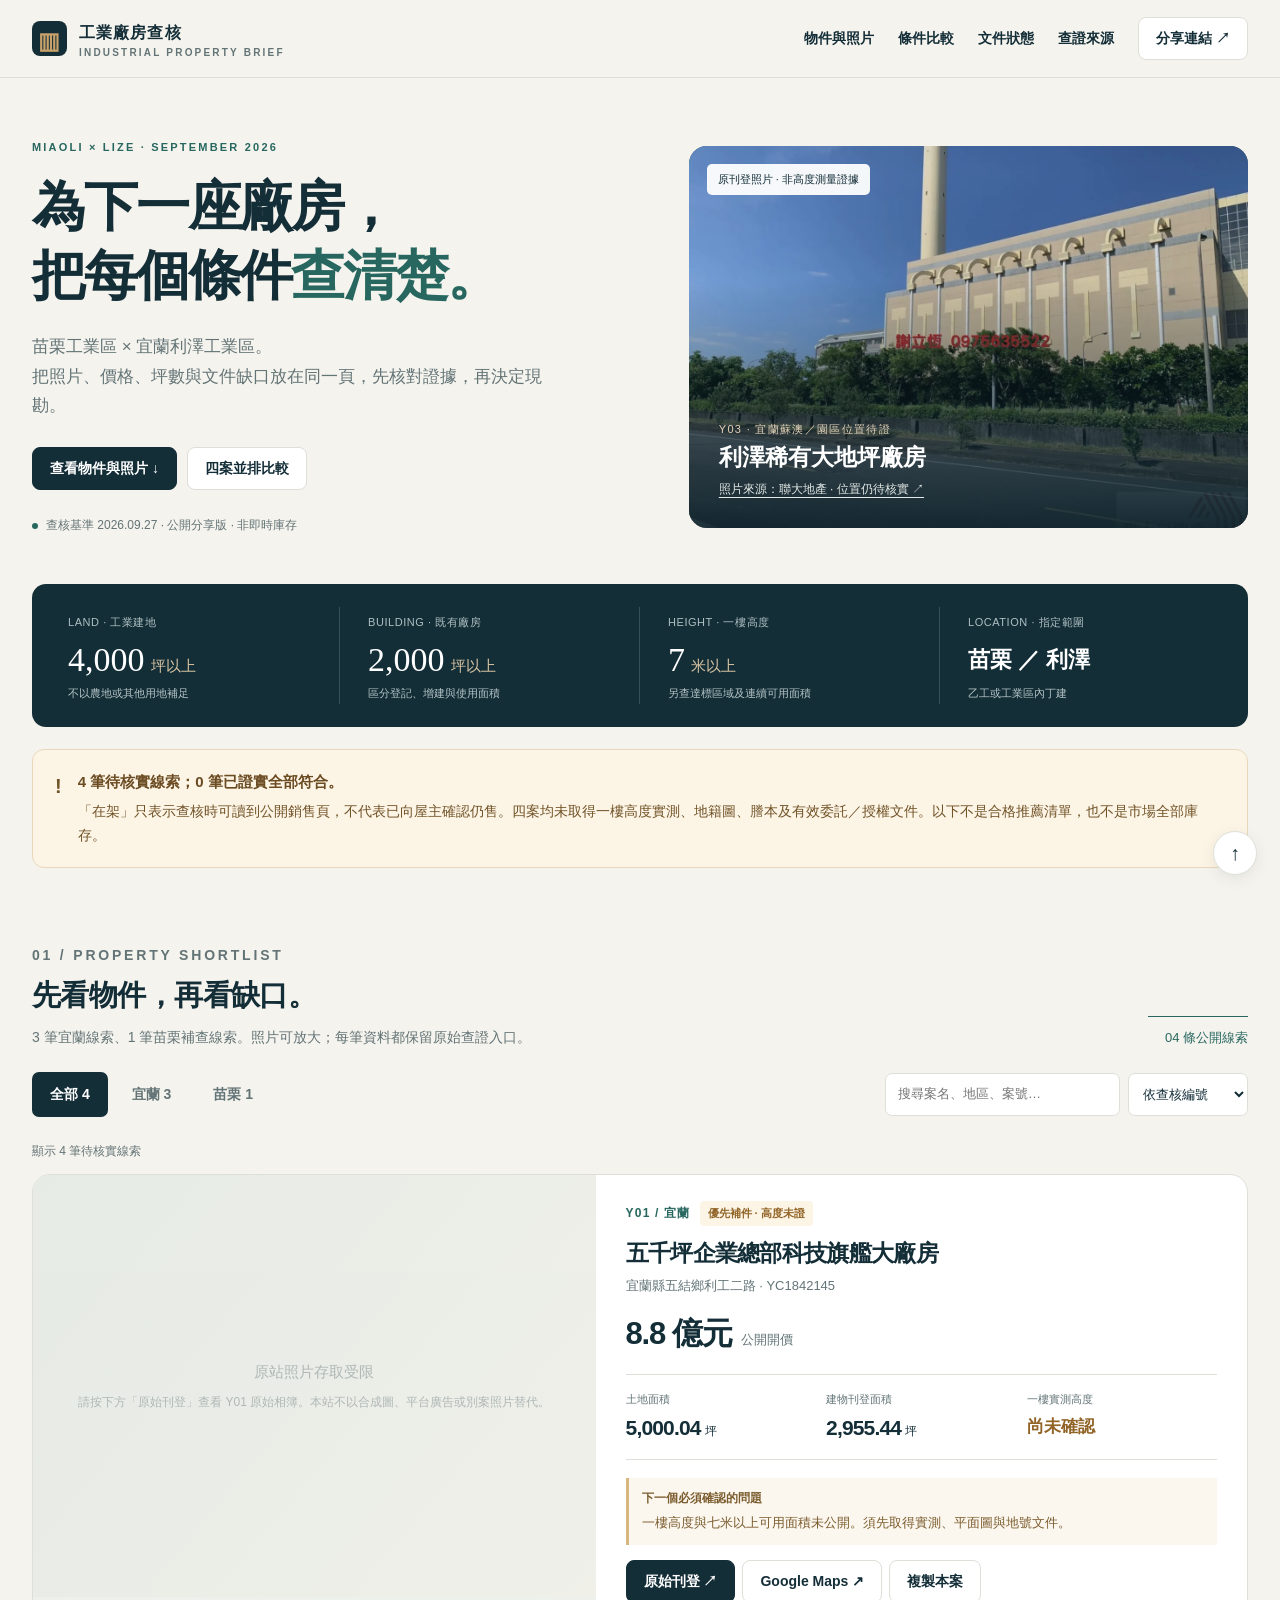
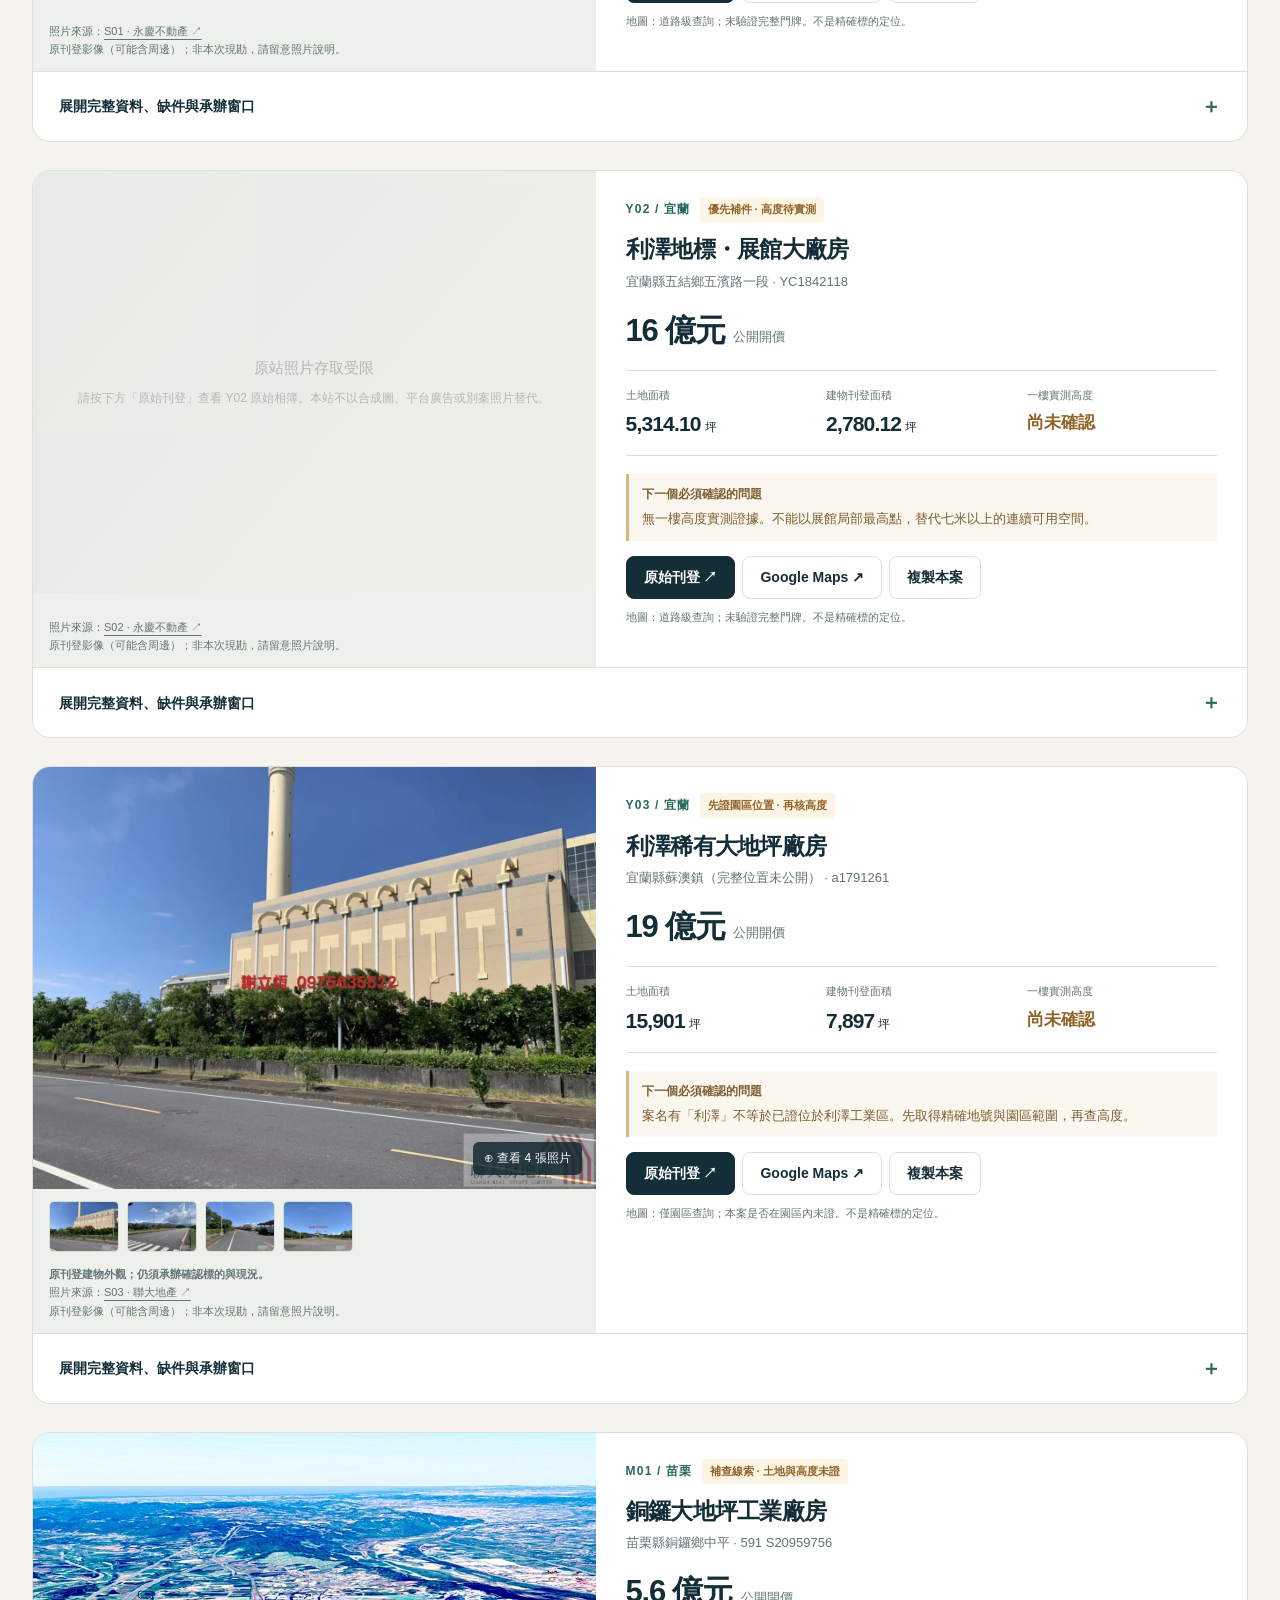
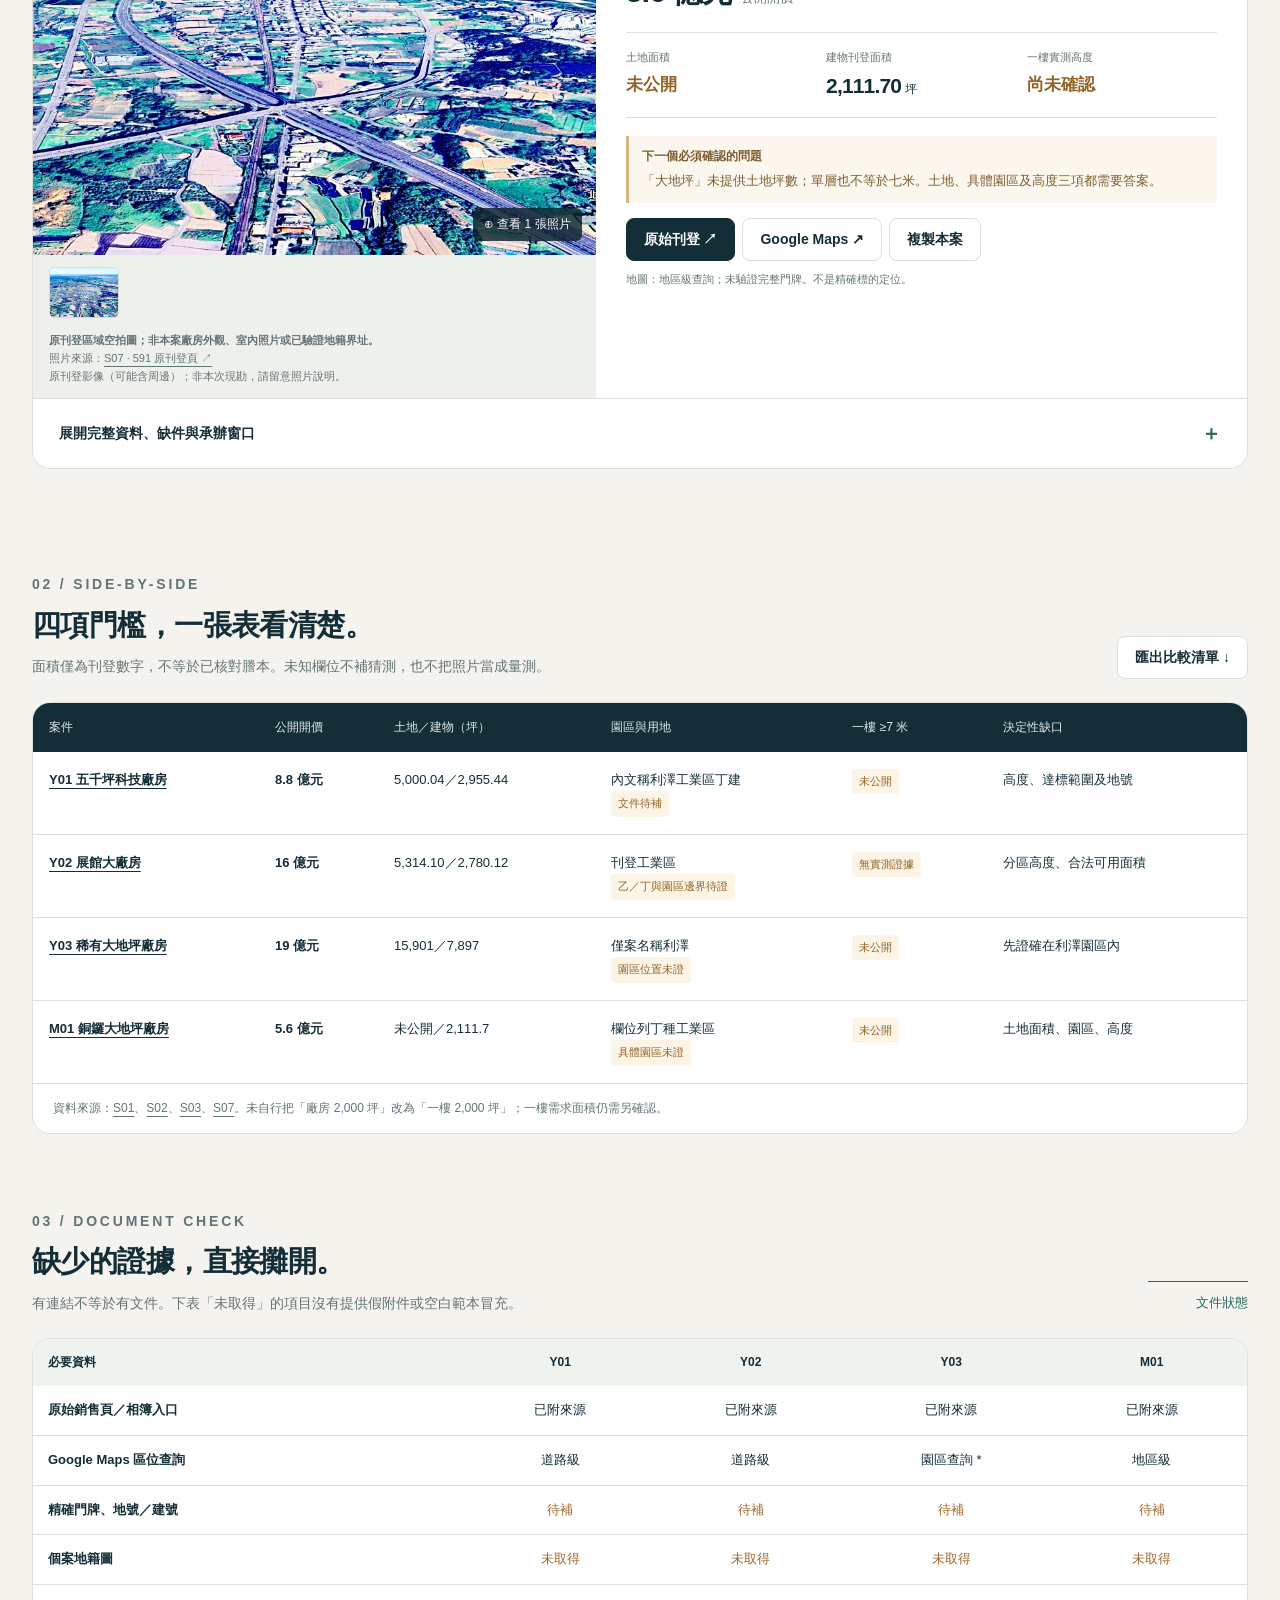
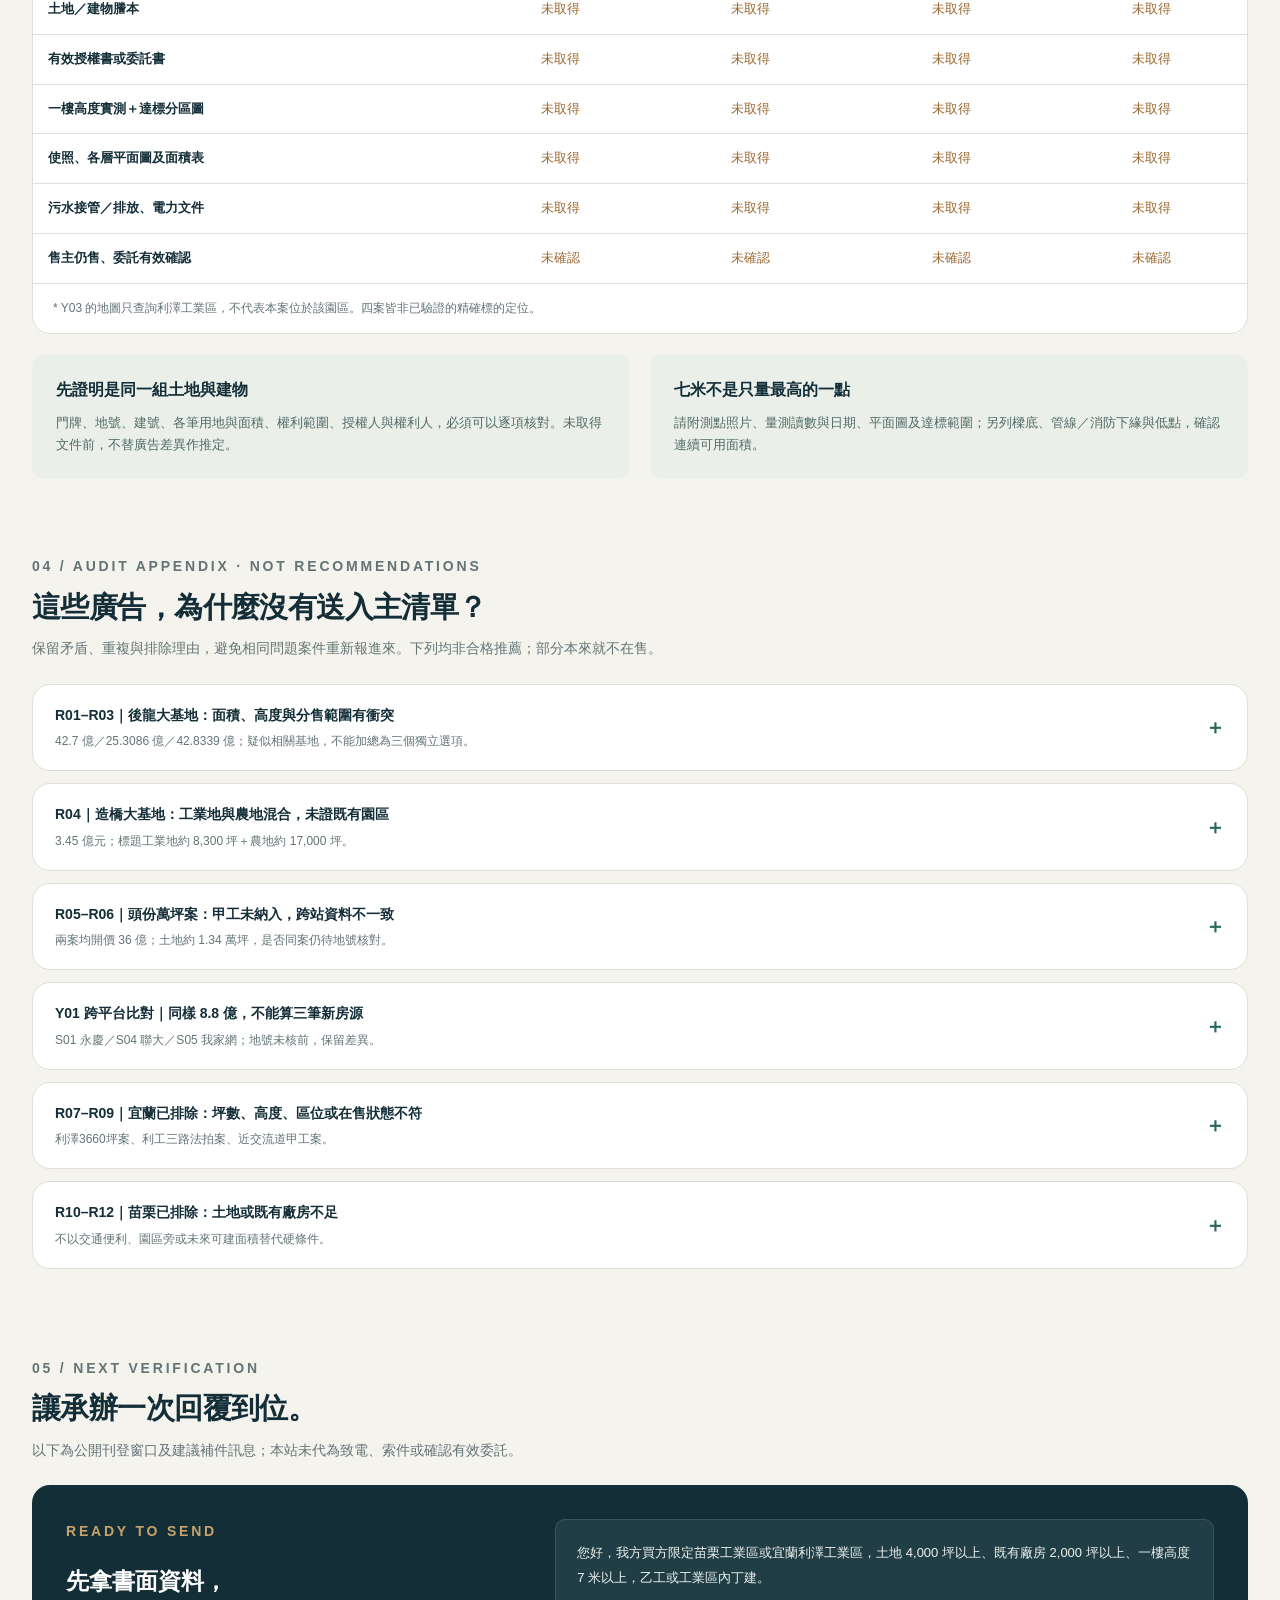
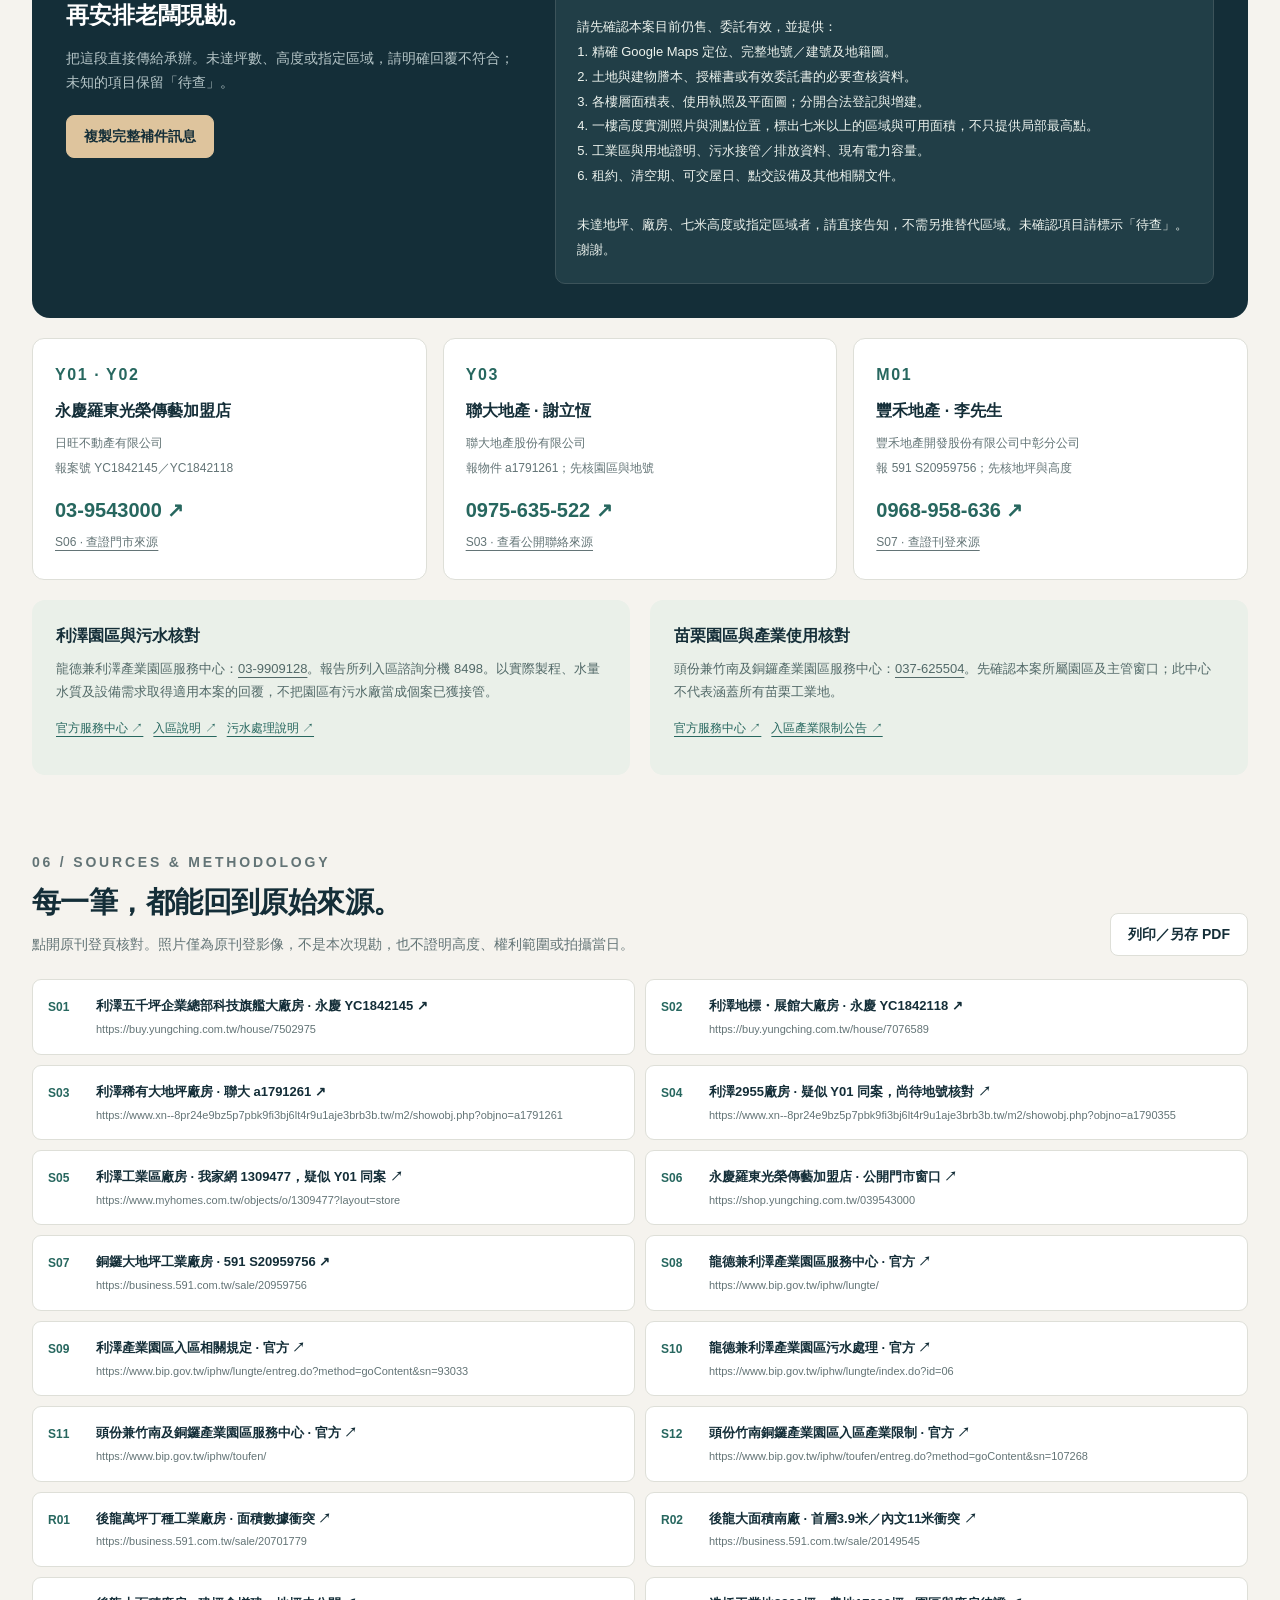
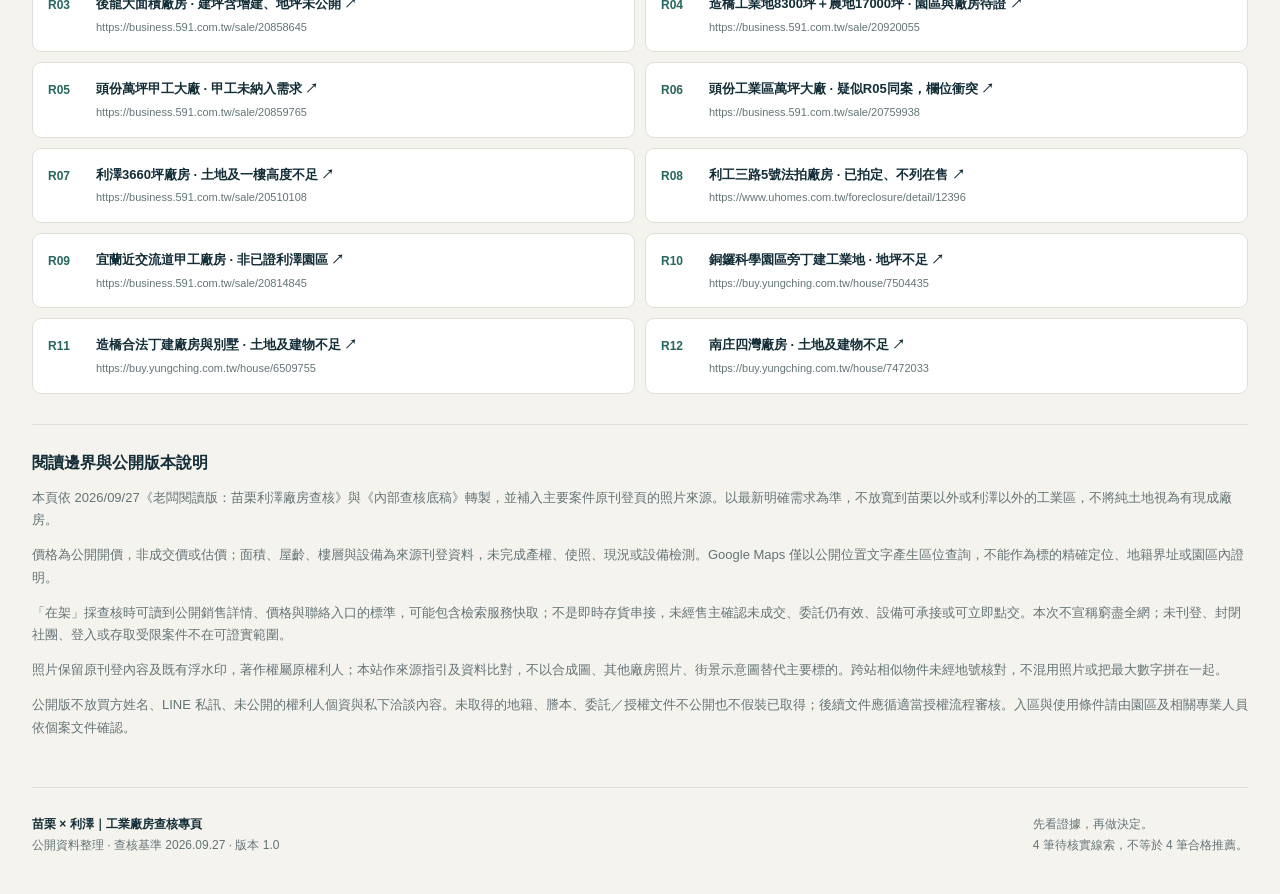
==== commit 29fe4695: "Finalize verified listing photos and distinguish area imagery" ====
--- a/industrial-factory/index.html
+++ b/industrial-factory/index.html
@@ -21,25 +21,25 @@
 <body>
 <header class="top"><div class="wrap"><a class="brand" href="#top"><span class="mark" aria-hidden="true">▥</span><span>工業廠房查核<small>INDUSTRIAL PROPERTY BRIEF</small></span></a><nav class="nav" aria-label="主要導覽"><a href="#listings">物件與照片</a><a href="#compare">條件比較</a><a href="#documents">文件狀態</a><a href="#sources">查證來源</a><button class="button" id="shareButton">分享連結 ↗</button></nav></div></header>
 <main class="wrap" id="top">
-<section class="hero"><div><p class="eyebrow">MIAOLI × LIZE · SEPTEMBER 2026</p><h1>為下一座廠房，<br>把每個條件<span>查清楚。</span></h1><p class="intro">苗栗工業區 × 宜蘭利澤工業區。<br>把照片、價格、坪數與文件缺口放在同一頁，先核對證據，再決定現勘。</p><div class="actions"><a class="button primary" href="#listings">查看物件與照片 ↓</a><a class="button" href="#compare">四案並排比較</a></div><div class="date">查核基準 2026.09.27 · 公開分享版 · 非即時庫存</div></div><div class="hero-image"><img id="heroPhoto" alt="Y01 原始刊登照片，非本次現勘" hidden><span class="photo-tag">原刊登照片 · 非高度測量證據</span><div class="hero-caption"><small>Y01 · 宜蘭五結／利工二路</small><b>五千坪企業總部科技旗艦廠房</b><a href="https://buy.yungching.com.tw/house/7502975" target="_blank" rel="noopener noreferrer">照片與資料來源：永慶不動產 ↗</a></div></div></section>
+<section class="hero"><div><p class="eyebrow">MIAOLI × LIZE · SEPTEMBER 2026</p><h1>為下一座廠房，<br>把每個條件<span>查清楚。</span></h1><p class="intro">苗栗工業區 × 宜蘭利澤工業區。<br>把照片、價格、坪數與文件缺口放在同一頁，先核對證據，再決定現勘。</p><div class="actions"><a class="button primary" href="#listings">查看物件與照片 ↓</a><a class="button" href="#compare">四案並排比較</a></div><div class="date">查核基準 2026.09.27 · 公開分享版 · 非即時庫存</div></div><div class="hero-image"><img id="heroPhoto" alt="Y03 原刊登建物外觀，標的與現況仍待確認" hidden><span class="photo-tag">原刊登照片 · 非高度測量證據</span><div class="hero-caption"><small>Y03 · 宜蘭蘇澳／園區位置待證</small><b>利澤稀有大地坪廠房</b><a href="https://www.xn--8pr24e9bz5p7pbk9fi3bj6lt4r9u1aje3brb3b.tw/m2/showobj.php?objno=a1791261" target="_blank" rel="noopener noreferrer">照片來源：聯大地產 · 位置仍待核實 ↗</a></div></div></section>
 <section class="requirements" aria-label="必要條件"><div class="require"><small>LAND · 工業建地</small><strong>4,000<span>坪以上</span></strong><p>不以農地或其他用地補足</p></div><div class="require"><small>BUILDING · 既有廠房</small><strong>2,000<span>坪以上</span></strong><p>區分登記、增建與使用面積</p></div><div class="require"><small>HEIGHT · 一樓高度</small><strong>7<span>米以上</span></strong><p>另查達標區域及連續可用面積</p></div><div class="require"><small>LOCATION · 指定範圍</small><strong class="region">苗栗 ／ 利澤</strong><p>乙工或工業區內丁建</p></div></section>
 <div class="notice" role="note"><span class="nicon">!</span><div><strong>4 筆待核實線索；0 筆已證實全部符合。</strong><p>「在架」只表示查核時可讀到公開銷售頁，不代表已向屋主確認仍售。四案均未取得一樓高度實測、地籍圖、謄本及有效委託／授權文件。以下不是合格推薦清單，也不是市場全部庫存。</p></div></div>
 <section class="section" id="listings"><div class="section-head"><div><p class="eyebrow">01 / PROPERTY SHORTLIST</p><h2>先看物件，再看缺口。</h2><p>3 筆宜蘭線索、1 筆苗栗補查線索。照片可放大；每筆資料都保留原始查證入口。</p></div><div class="section-num">04 條公開線索</div></div><div class="filters"><div class="tabs" role="group" aria-label="地區篩選"><button class="tab active" data-region="all" aria-pressed="true">全部 4</button><button class="tab" data-region="宜蘭" aria-pressed="false">宜蘭 3</button><button class="tab" data-region="苗栗" aria-pressed="false">苗栗 1</button></div><div class="filter-tools"><input class="search" id="search" type="search" placeholder="搜尋案名、地區、案號…" aria-label="搜尋物件"><select class="sort" id="sort" aria-label="排序"><option value="default">依查核編號</option><option value="price">開價由低到高</option><option value="land">土地由大到小</option></select></div></div><div class="results-count" id="resultCount" aria-live="polite">顯示 4 筆待核實線索</div><div id="cards"></div><div class="empty-results" id="empty" hidden>沒有符合搜尋文字的線索。可清除關鍵字或切回「全部」。</div><noscript><div class="notice">請開啟 JavaScript 顯示完整物件與相簿。原始來源與比較表仍可在下方查閱。</div></noscript></section>
 <section class="section" id="compare"><div class="section-head"><div><p class="eyebrow">02 / SIDE-BY-SIDE</p><h2>四項門檻，一張表看清楚。</h2><p>面積僅為刊登數字，不等於已核對謄本。未知欄位不補猜測，也不把照片當成量測。</p></div><button class="button" id="csvButton">匯出比較清單 ↓</button></div><p class="scroll-hint">手機可左右滑動表格 →</p><div class="panel"><div class="table-scroll"><table class="comparison"><thead><tr><th>案件</th><th>公開開價</th><th>土地／建物（坪）</th><th>園區與用地</th><th>一樓 ≥7 米</th><th>決定性缺口</th></tr></thead><tbody><tr><td><a href="#Y01">Y01 五千坪科技廠房</a></td><td class="money">8.8 億元</td><td>5,000.04／2,955.44</td><td>內文稱利澤工業區丁建<br><span class="pill wait">文件待補</span></td><td><span class="pill wait">未公開</span></td><td>高度、達標範圍及地號</td></tr><tr><td><a href="#Y02">Y02 展館大廠房</a></td><td class="money">16 億元</td><td>5,314.10／2,780.12</td><td>刊登工業區<br><span class="pill wait">乙／丁與園區邊界待證</span></td><td><span class="pill wait">無實測證據</span></td><td>分區高度、合法可用面積</td></tr><tr><td><a href="#Y03">Y03 稀有大地坪廠房</a></td><td class="money">19 億元</td><td>15,901／7,897</td><td>僅案名稱利澤<br><span class="pill wait">園區位置未證</span></td><td><span class="pill wait">未公開</span></td><td>先證確在利澤園區內</td></tr><tr><td><a href="#M01">M01 銅鑼大地坪廠房</a></td><td class="money">5.6 億元</td><td>未公開／2,111.7</td><td>欄位列丁種工業區<br><span class="pill wait">具體園區未證</span></td><td><span class="pill wait">未公開</span></td><td>土地面積、園區、高度</td></tr></tbody></table></div><p class="table-note">資料來源：<a href="#S01">S01</a>、<a href="#S02">S02</a>、<a href="#S03">S03</a>、<a href="#S07">S07</a>。未自行把「廠房 2,000 坪」改為「一樓 2,000 坪」；一樓需求面積仍需另確認。</p></div></section>
-<section class="section" id="documents"><div class="section-head"><div><p class="eyebrow">03 / DOCUMENT CHECK</p><h2>缺少的證據，直接攤開。</h2><p>有連結不等於有文件。下表「未取得」的項目沒有提供假附件或空白範本冒充。</p></div><div class="section-num">文件狀態</div></div><p class="scroll-hint">手機可左右滑動表格 →</p><div class="panel"><div class="table-scroll"><table class="comparison matrix"><thead><tr><th>必要資料</th><th>Y01</th><th>Y02</th><th>Y03</th><th>M01</th></tr></thead><tbody><tr><td>原始銷售頁／刊登照片</td><td>已附來源</td><td>已附來源</td><td>已附來源</td><td>已附來源</td></tr><tr><td>Google Maps 區位查詢</td><td>道路級</td><td>道路級</td><td>園區查詢 *</td><td>地區級</td></tr><tr><td>精確門牌、地號／建號</td><td class="empty">待補</td><td class="empty">待補</td><td class="empty">待補</td><td class="empty">待補</td></tr><tr><td>個案地籍圖</td><td class="empty">未取得</td><td class="empty">未取得</td><td class="empty">未取得</td><td class="empty">未取得</td></tr><tr><td>土地／建物謄本</td><td class="empty">未取得</td><td class="empty">未取得</td><td class="empty">未取得</td><td class="empty">未取得</td></tr><tr><td>有效授權書或委託書</td><td class="empty">未取得</td><td class="empty">未取得</td><td class="empty">未取得</td><td class="empty">未取得</td></tr><tr><td>一樓高度實測＋达標分區圖</td><td class="empty">未取得</td><td class="empty">未取得</td><td class="empty">未取得</td><td class="empty">未取得</td></tr><tr><td>使照、各層平面圖及面積表</td><td class="empty">未取得</td><td class="empty">未取得</td><td class="empty">未取得</td><td class="empty">未取得</td></tr><tr><td>污水接管／排放、電力文件</td><td class="empty">未取得</td><td class="empty">未取得</td><td class="empty">未取得</td><td class="empty">未取得</td></tr><tr><td>售主仍售、委託有效確認</td><td class="empty">未確認</td><td class="empty">未確認</td><td class="empty">未確認</td><td class="empty">未確認</td></tr></tbody></table></div><p class="table-note">* Y03 的地圖只查詢利澤工業區，不代表本案位於該園區。四案皆非已驗證的精確標的定位。</p></div><div class="docfoot"><div class="mini-panel"><h3>先證明是同一組土地與建物</h3><p>門牌、地號、建號、各筆用地與面積、權利範圍、授權人與權利人，必須可以逐項核對。未取得文件前，不替廣告差異作推定。</p></div><div class="mini-panel"><h3>七米不是只量最高的一點</h3><p>請附測點照片、量測讀數與日期、平面圖及達標範圍；另列樑底、管線／消防下緣與低點，確認連續可用面積。</p></div></div></section>
+<section class="section" id="documents"><div class="section-head"><div><p class="eyebrow">03 / DOCUMENT CHECK</p><h2>缺少的證據，直接攤開。</h2><p>有連結不等於有文件。下表「未取得」的項目沒有提供假附件或空白範本冒充。</p></div><div class="section-num">文件狀態</div></div><p class="scroll-hint">手機可左右滑動表格 →</p><div class="panel"><div class="table-scroll"><table class="comparison matrix"><thead><tr><th>必要資料</th><th>Y01</th><th>Y02</th><th>Y03</th><th>M01</th></tr></thead><tbody><tr><td>原始銷售頁／相簿入口</td><td>已附來源</td><td>已附來源</td><td>已附來源</td><td>已附來源</td></tr><tr><td>Google Maps 區位查詢</td><td>道路級</td><td>道路級</td><td>園區查詢 *</td><td>地區級</td></tr><tr><td>精確門牌、地號／建號</td><td class="empty">待補</td><td class="empty">待補</td><td class="empty">待補</td><td class="empty">待補</td></tr><tr><td>個案地籍圖</td><td class="empty">未取得</td><td class="empty">未取得</td><td class="empty">未取得</td><td class="empty">未取得</td></tr><tr><td>土地／建物謄本</td><td class="empty">未取得</td><td class="empty">未取得</td><td class="empty">未取得</td><td class="empty">未取得</td></tr><tr><td>有效授權書或委託書</td><td class="empty">未取得</td><td class="empty">未取得</td><td class="empty">未取得</td><td class="empty">未取得</td></tr><tr><td>一樓高度實測＋達標分區圖</td><td class="empty">未取得</td><td class="empty">未取得</td><td class="empty">未取得</td><td class="empty">未取得</td></tr><tr><td>使照、各層平面圖及面積表</td><td class="empty">未取得</td><td class="empty">未取得</td><td class="empty">未取得</td><td class="empty">未取得</td></tr><tr><td>污水接管／排放、電力文件</td><td class="empty">未取得</td><td class="empty">未取得</td><td class="empty">未取得</td><td class="empty">未取得</td></tr><tr><td>售主仍售、委託有效確認</td><td class="empty">未確認</td><td class="empty">未確認</td><td class="empty">未確認</td><td class="empty">未確認</td></tr></tbody></table></div><p class="table-note">* Y03 的地圖只查詢利澤工業區，不代表本案位於該園區。四案皆非已驗證的精確標的定位。</p></div><div class="docfoot"><div class="mini-panel"><h3>先證明是同一組土地與建物</h3><p>門牌、地號、建號、各筆用地與面積、權利範圍、授權人與權利人，必須可以逐項核對。未取得文件前，不替廣告差異作推定。</p></div><div class="mini-panel"><h3>七米不是只量最高的一點</h3><p>請附測點照片、量測讀數與日期、平面圖及達標範圍；另列樑底、管線／消防下緣與低點，確認連續可用面積。</p></div></div></section>
 <section class="section" id="appendix"><div class="section-head"><div><p class="eyebrow">04 / AUDIT APPENDIX · NOT RECOMMENDATIONS</p><h2>這些廣告，為什麼沒有送入主清單？</h2><p>保留矛盾、重複與排除理由，避免相同問題案件重新報進來。下列均非合格推薦；部分本來就不在售。</p></div></div><div id="audit"></div></section>
 <section class="section" id="contact"><div class="section-head"><div><p class="eyebrow">05 / NEXT VERIFICATION</p><h2>讓承辦一次回覆到位。</h2><p>以下為公開刊登窗口及建議補件訊息；本站未代為致電、索件或確認有效委託。</p></div></div><div class="copy-panel"><div><p class="eyebrow">READY TO SEND</p><h3>先拿書面資料，<br>再安排老闆現勘。</h3><p>把這段直接傳給承辦。未達坪數、高度或指定區域，請明確回覆不符合；未知的項目保留「待查」。</p><button class="button gold" id="copyRequest">複製完整補件訊息</button></div><pre class="message" id="requestText">您好，我方買方限定苗栗工業區或宜蘭利澤工業區，土地 4,000 坪以上、既有廠房 2,000 坪以上、一樓高度 7 米以上，乙工或工業區內丁建。
 
 請先確認本案目前仍售、委託有效，並提供：
 1. 精確 Google Maps 定位、完整地號／建號及地籍圖。
 2. 土地與建物謄本、授權書或有效委託書的必要查核資料。
-3. 各楼層面積表、使用執照及平面圖；分開合法登記與增建。
+3. 各樓層面積表、使用執照及平面圖；分開合法登記與增建。
 4. 一樓高度實測照片與測點位置，標出七米以上的區域與可用面積，不只提供局部最高點。
 5. 工業區與用地證明、污水接管／排放資料、現有電力容量。
 6. 租約、清空期、可交屋日、點交設備及其他相關文件。
 
 未達地坪、廠房、七米高度或指定區域者，請直接告知，不需另推替代區域。未確認項目請標示「待查」。謝謝。</pre></div><div class="contacts"><div class="contact-box"><span class="code">Y01 · Y02</span><h3>永慶羅東光榮傳藝加盟店</h3><p>日旺不動產有限公司</p><p>報案號 YC1842145／YC1842118</p><a class="phone" href="tel:039543000">03-9543000 ↗</a><p><a href="https://shop.yungching.com.tw/039543000" target="_blank" rel="noopener noreferrer">S06 · 查證門市來源</a></p></div><div class="contact-box"><span class="code">Y03</span><h3>聯大地產 · 謝立恆</h3><p>聯大地產股份有限公司</p><p>報物件 a1791261；先核園區與地號</p><a class="phone" href="tel:0975635522">0975-635-522 ↗</a><p><a href="#S03">S03 · 查看公開聯絡來源</a></p></div><div class="contact-box"><span class="code">M01</span><h3>豐禾地產 · 李先生</h3><p>豐禾地產開發股份有限公司中彰分公司</p><p>報 591 S20959756；先核地坪與高度</p><a class="phone" href="tel:0968958636">0968-958-636 ↗</a><p><a href="https://business.591.com.tw/sale/20959756" target="_blank" rel="noopener noreferrer">S07 · 查證刊登來源</a></p></div></div><div class="docfoot"><div class="mini-panel"><h3>利澤園區與污水核對</h3><p>龍德兼利澤產業園區服務中心：<a href="tel:039909128">03-9909128</a>。報告所列入區諮詢分機 8498。以實際製程、水量水質及設備需求取得適用本案的回覆，不把園區有污水廠當成個案已獲接管。</p><div class="evidence-links"><a href="https://www.bip.gov.tw/iphw/lungte/" target="_blank" rel="noopener noreferrer">官方服務中心 ↗</a><a href="https://www.bip.gov.tw/iphw/lungte/entreg.do?method=goContent&sn=93033" target="_blank" rel="noopener noreferrer">入區說明 ↗</a><a href="https://www.bip.gov.tw/iphw/lungte/index.do?id=06" target="_blank" rel="noopener noreferrer">污水處理說明 ↗</a></div></div><div class="mini-panel"><h3>苗栗園區與產業使用核對</h3><p>頭份兼竹南及銅鑼產業園區服務中心：<a href="tel:037625504">037-625504</a>。先確認本案所屬園區及主管窗口；此中心不代表涵蓋所有苗栗工業地。</p><div class="evidence-links"><a href="https://www.bip.gov.tw/iphw/toufen/" target="_blank" rel="noopener noreferrer">官方服務中心 ↗</a><a href="https://www.bip.gov.tw/iphw/toufen/entreg.do?method=goContent&sn=107268" target="_blank" rel="noopener noreferrer">入區產業限制公告 ↗</a></div></div></div></section>
-<section class="section" id="sources"><div class="section-head"><div><p class="eyebrow">06 / SOURCES & METHODOLOGY</p><h2>每一筆，都能回到原始來源。</h2><p>點開原刊登頁核對。照片僅為原刊登影像，不是本次現勘，也不證明高度、權利範圍或拍攝當日。</p></div><button class="button" id="printButton">列印／另存 PDF</button></div><div class="source-grid" id="sourceGrid"></div><div class="methods"><h3>閱讀邊界與公開版本說明</h3><p>本頁依 2026/09/27《老闆閱讀版：苗栗利澤廠房查核》與《內部查核底稿》轉製，並補入主要案件原刊登頁的照片來源。以最新明確需求為準，不放寬到苗栗以外或利澤以外的工業區，不將純土地視為有現成廠房。</p><p>價格為公開開價，非成交價或估價；面積、屋齡、樓層與設備為來源刊登資料，未完成產權、使照、現況或設備檢測。Google Maps 僅以公開位置文字產生區位查詢，不能作為標的精確定位、地籍界址或園區內證明。</p><p>「在架」採查核時可讀到公開銷售詳情、價格與聯絡入口的標準，可能包含檢索服務快取；不是即時存貨串接，未經售主確認未成交、委託仍有效、設備可承接或可立即點交。本次不宣稱窮盡全網；未刊登、封閉社團、登入或存取受限案件不在可證實範圍。</p><p>照片保留原刊登內容及既有浮水印，著作權屬原權利人；本站作來源指引及資料比對，不以合成圖、其他廠房照片、街景示意图替代主要標的。跨站相似物件未經地號核對，不混用照片或把最大數字拼在一起。</p><p>公開版不放買方姓名、LINE 私訊、未公開的權利人個資與私下洽談內容。未取得的地籍、謄本、委託／授權文件不公開也不假裝已取得；後續文件應循適當授權流程審核。入區與使用條件請由園區及相關專業人員依個案文件確認。</p><p class="print-only">公開網頁：https://larryveryhandsome.github.io/web-design/industrial-factory/</p></div></section>
+<section class="section" id="sources"><div class="section-head"><div><p class="eyebrow">06 / SOURCES & METHODOLOGY</p><h2>每一筆，都能回到原始來源。</h2><p>點開原刊登頁核對。照片僅為原刊登影像，不是本次現勘，也不證明高度、權利範圍或拍攝當日。</p></div><button class="button" id="printButton">列印／另存 PDF</button></div><div class="source-grid" id="sourceGrid"></div><div class="methods"><h3>閱讀邊界與公開版本說明</h3><p>本頁依 2026/09/27《老闆閱讀版：苗栗利澤廠房查核》與《內部查核底稿》轉製，並補入主要案件原刊登頁的照片來源。以最新明確需求為準，不放寬到苗栗以外或利澤以外的工業區，不將純土地視為有現成廠房。</p><p>價格為公開開價，非成交價或估價；面積、屋齡、樓層與設備為來源刊登資料，未完成產權、使照、現況或設備檢測。Google Maps 僅以公開位置文字產生區位查詢，不能作為標的精確定位、地籍界址或園區內證明。</p><p>「在架」採查核時可讀到公開銷售詳情、價格與聯絡入口的標準，可能包含檢索服務快取；不是即時存貨串接，未經售主確認未成交、委託仍有效、設備可承接或可立即點交。本次不宣稱窮盡全網；未刊登、封閉社團、登入或存取受限案件不在可證實範圍。</p><p>照片保留原刊登內容及既有浮水印，著作權屬原權利人；本站作來源指引及資料比對，不以合成圖、其他廠房照片、街景示意圖替代主要標的。跨站相似物件未經地號核對，不混用照片或把最大數字拼在一起。</p><p>公開版不放買方姓名、LINE 私訊、未公開的權利人個資與私下洽談內容。未取得的地籍、謄本、委託／授權文件不公開也不假裝已取得；後續文件應循適當授權流程審核。入區與使用條件請由園區及相關專業人員依個案文件確認。</p><p class="print-only">公開網頁：https://larryveryhandsome.github.io/web-design/industrial-factory/</p></div></section>
 <footer class="footer"><div><b>苗栗 × 利澤｜工業廠房查核專頁</b><br>公開資料整理 · 查核基準 2026.09.27 · 版本 1.0</div><div>先看證據，再做決定。<br>4 筆待核實線索，不等於 4 筆合格推薦。</div></footer>
 </main>
 <button class="backtop" id="backTop" aria-label="回到頂端">↑</button><div class="toast" role="status" id="toast" hidden></div>
@@ -48,7 +48,7 @@
 'use strict';
 const SOURCE={S01:['利澤五千坪企業總部科技旗艦大廠房 · 永慶 YC1842145','https://buy.yungching.com.tw/house/7502975'],S02:['利澤地標・展館大廠房 · 永慶 YC1842118','https://buy.yungching.com.tw/house/7076589'],S03:['利澤稀有大地坪廠房 · 聯大 a1791261','https://www.xn--8pr24e9bz5p7pbk9fi3bj6lt4r9u1aje3brb3b.tw/m2/showobj.php?objno=a1791261'],S04:['利澤2955廠房 · 疑似 Y01 同案，尚待地號核對','https://www.xn--8pr24e9bz5p7pbk9fi3bj6lt4r9u1aje3brb3b.tw/m2/showobj.php?objno=a1790355'],S05:['利澤工業區廠房 · 我家網 1309477，疑似 Y01 同案','https://www.myhomes.com.tw/objects/o/1309477?layout=store'],S06:['永慶羅東光榮傳藝加盟店 · 公開門市窗口','https://shop.yungching.com.tw/039543000'],S07:['銅鑼大地坪工業廠房 · 591 S20959756','https://business.591.com.tw/sale/20959756'],S08:['龍德兼利澤產業園區服務中心 · 官方','https://www.bip.gov.tw/iphw/lungte/'],S09:['利澤產業園區入區相關規定 · 官方','https://www.bip.gov.tw/iphw/lungte/entreg.do?method=goContent&sn=93033'],S10:['龍德兼利澤產業園區污水處理 · 官方','https://www.bip.gov.tw/iphw/lungte/index.do?id=06'],S11:['頭份兼竹南及銅鑼產業園區服務中心 · 官方','https://www.bip.gov.tw/iphw/toufen/'],S12:['頭份竹南銅鑼產業園區入區產業限制 · 官方','https://www.bip.gov.tw/iphw/toufen/entreg.do?method=goContent&sn=107268'],R01:['後龍萬坪丁種工業廠房 · 面積數據衝突','https://business.591.com.tw/sale/20701779'],R02:['後龍大面積南廠 · 首層3.9米／內文11米衝突','https://business.591.com.tw/sale/20149545'],R03:['後龍大面積廠房 · 建坪含增建、地坪未公開','https://business.591.com.tw/sale/20858645'],R04:['造橋工業地8300坪＋農地17000坪 · 園區與廠房待證','https://business.591.com.tw/sale/20920055'],R05:['頭份萬坪甲工大廠 · 甲工未納入需求','https://business.591.com.tw/sale/20859765'],R06:['頭份工業區萬坪大廠 · 疑似R05同案，欄位衝突','https://business.591.com.tw/sale/20759938'],R07:['利澤3660坪廠房 · 土地及一樓高度不足','https://business.591.com.tw/sale/20510108'],R08:['利工三路5號法拍廠房 · 已拍定、不列在售','https://www.uhomes.com.tw/foreclosure/detail/12396'],R09:['宜蘭近交流道甲工廠房 · 非已證利澤園區','https://business.591.com.tw/sale/20814845'],R10:['銅鑼科學園區旁丁建工業地 · 地坪不足','https://buy.yungching.com.tw/house/7504435'],R11:['造橋合法丁建廠房與別墅 · 土地及建物不足','https://buy.yungching.com.tw/house/6509755'],R12:['南庄四灣廠房 · 土地及建物不足','https://buy.yungching.com.tw/house/7472033']};
 const DATA=[
-{id:'Y01',region:'宜蘭',title:'五千坪企業總部科技旗艦大廠房',location:'宜蘭縣五結鄉利工二路',code:'YC1842145',price:8.8,land:5000.04,building:2955.44,badge:'優先補件 · 高度未證',source:'S01',map:'宜蘭縣五結鄉利工二路',mapNote:'道路級查詢；未驗證完整門牌',risk:'一樓高度與七米以上可用面積未公開。須先取得实測、平面圖與地號文件。',contact:'永慶羅東光榮傳藝加盟店／日旺不動產',phone:'03-9543000',facts:[['公開開價','88,000 萬元（8.8 億元）；不是成交價。'],['土地／建物','土地 5,000.04 坪；建物 2,955.44 坪。'],['面積拆分','主建物 2,770.48 坪、附屬 184.96 坪。另稱使用約 3,688 坪，差額的合法性與用途待核。'],['樓層／屋齡','刊登 1～2 樓／共 2 樓；屋齡 16.8 年。未核對使照。'],['用地／用途','內文稱利澤工業區丁建；登記用途欄為工業用或廠房。未取得地籍／分區個案文件。'],['公開設備','客貨梯、無塵室機房、冷卻／空調、高壓變壓器。未有容量、設備狀態或點交清單。'],['高度／一樓面積','均未公開。總建坪不能替代一樓可用面積。'],['道路與重複廣告','疑似同案聯大頁列 28 米道路。其他刊登出現利工一路／二路、主建物與屋齡差異，地號未核前不可混用。'],['租約／交屋','未取得租約、清空日期、設備點交、有效授權或委託文件。'],['下一步','先拿一樓實測與七米達標分區圖，再用地號確認 S01／S04／S05 是否同一基地。']],extra:['S04','S05','S06']},
+{id:'Y01',region:'宜蘭',title:'五千坪企業總部科技旗艦大廠房',location:'宜蘭縣五結鄉利工二路',code:'YC1842145',price:8.8,land:5000.04,building:2955.44,badge:'優先補件 · 高度未證',source:'S01',map:'宜蘭縣五結鄉利工二路',mapNote:'道路級查詢；未驗證完整門牌',risk:'一樓高度與七米以上可用面積未公開。須先取得實測、平面圖與地號文件。',contact:'永慶羅東光榮傳藝加盟店／日旺不動產',phone:'03-9543000',facts:[['公開開價','88,000 萬元（8.8 億元）；不是成交價。'],['土地／建物','土地 5,000.04 坪；建物 2,955.44 坪。'],['面積拆分','主建物 2,770.48 坪、附屬 184.96 坪。另稱使用約 3,688 坪，差額的合法性與用途待核。'],['樓層／屋齡','刊登 1～2 樓／共 2 樓；屋齡 16.8 年。未核對使照。'],['用地／用途','內文稱利澤工業區丁建；登記用途欄為工業用或廠房。未取得地籍／分區個案文件。'],['公開設備','客貨梯、無塵室機房、冷卻／空調、高壓變壓器。未有容量、設備狀態或點交清單。'],['高度／一樓面積','均未公開。總建坪不能替代一樓可用面積。'],['道路與重複廣告','疑似同案聯大頁列 28 米道路。其他刊登出現利工一路／二路、主建物與屋齡差異，地號未核前不可混用。'],['租約／交屋','未取得租約、清空日期、設備點交、有效授權或委託文件。'],['下一步','先拿一樓實測與七米達標分區圖，再用地號確認 S01／S04／S05 是否同一基地。']],extra:['S04','S05','S06']},
 {id:'Y02',region:'宜蘭',title:'利澤地標・展館大廠房',location:'宜蘭縣五結鄉五濱路一段',code:'YC1842118',price:16,land:5314.10,building:2780.12,badge:'優先補件 · 高度待實測',source:'S02',map:'宜蘭縣五結鄉五濱路一段',mapNote:'道路級查詢；未驗證完整門牌',risk:'無一樓高度實測證據。不能以展館局部最高點，替代七米以上的連續可用空間。',contact:'永慶羅東光榮傳藝加盟店／日旺不動產',phone:'03-9543000',facts:[['公開開價','160,000 萬元（16 億元）；不是成交價。'],['土地／建物','土地 5,314.10 坪；建物 2,780.12 坪。'],['面積拆分','主建物 2,746.56 坪；附屬小計 33.56 坪。各層、展館、倉儲與生產區面積未拆分。'],['樓層／屋齡','刊登 1～2 樓／共 2 樓；屋齡 17.8 年。'],['用地／用途','使用分區欄為工業區；登記用途為工業用或廠房。乙工／丁建及利澤園區範圍須文件確認。'],['公開設備','自動倉儲 556 格位、多功能卸貨碼頭；規格、狀態及是否含售價均待文件。'],['一樓高度','公開頁沒有實測數值。現階段不得報為已達七米。'],['合法可用面積','展示、倉儲與生產空間須分區列示；是否能供所需作業使用待確認。'],['交屋與文件','未取得完整門牌、地號、謄本、使照、委託文件、租約與交屋條件。'],['下一步','各層平面圖＋測高點照片＋七米達標著色圖，另列可連續使用面積。']],extra:['S06']},
 {id:'Y03',region:'宜蘭',title:'利澤稀有大地坪廠房',location:'宜蘭縣蘇澳鎮（完整位置未公開）',code:'a1791261',price:19,land:15901,building:7897,badge:'先證園區位置 · 再核高度',source:'S03',map:'宜蘭 利澤工業區',mapNote:'僅園區查詢；本案是否在園區內未證',risk:'案名有「利澤」不等於已證位於利澤工業區。先取得精確地號與園區範圍，再查高度。',contact:'聯大地產股份有限公司／謝立恆',phone:'0975-635-522',facts:[['公開開價','19 億元；頁面註明價格可議。'],['土地／建物','土地 15,901 坪；權狀坪數欄 7,897 坪。未見個案謄本。'],['公開位置','只有宜蘭縣蘇澳鎮；未公開道路、完整門牌、地號。仲介公司的地址不是本案地址。'],['型態／建材','廠辦、廠房；主要建材欄列鋼筋混凝土 RC。'],['道路','面前道路刊登 12 米。貨車可進出、近高速公路為廣告敘述，未實地核對。'],['樓層／高度','樓層及一樓高度未填；一樓面積與達七米範圍未公開。'],['分區／園區','缺少足以核對乙工／丁建及利澤工業區邊界的個案文件。'],['資料更新','刊登頁明列 2026/09/24；查核基準日可讀到售價、面積與聯絡資料。'],['未完整填寫欄位','主建物、附屬與室內多列 0，視為欄位未完整拆分，不解讀成真的沒有主建物。'],['設備／交屋','電力、污水、消防、租約、清空期、點交設備均未公開完整規格。'],['下一步','先核地號、工業建地面積與園區界線。區位不符便不續送；符合才追查高度與分層資料。']],extra:[]},
 {id:'M01',region:'苗栗',title:'銅鑼大地坪工業廠房',location:'苗栗縣銅鑼鄉中平',code:'591 S20959756',price:5.6,land:null,building:2111.7,badge:'補查線索 · 土地與高度未證',source:'S07',map:'苗栗縣銅鑼鄉中平',mapNote:'地區級查詢；未驗證完整門牌',risk:'「大地坪」未提供土地坪數；單層也不等於七米。土地、具體園區及高度三項都需要答案。',contact:'豐禾地產開發股份有限公司中彰分公司／李先生',phone:'0968-958-636',facts:[['公開開價','56,000 萬元（5.6 億元）。'],['既有建物','權狀坪數欄 2,111.7 坪；刊登整棟／1 樓。未核對謄本及使照。'],['土地面積','未公開。不能由「大地坪」或廠房建坪推導土地至少 4,000 坪。'],['一樓高度','未公開。單層廠房不能當作七米以上的證明。'],['園區／用地','欄位列丁種工業區，但具體園區名稱未證；缺少園區內丁建的地籍及分區文件。'],['交通與租約','廣告稱近國一銅鑼交流道、貨櫃可進出；欄位列不帶租約，仍待承辦確認。'],['其他缺件','路寬、可用電力、污水條件、地號／建號、個案文件與交屋時程待查。'],['下一步','先問工業建地是否達 4,000 坪、一樓是否達七米及範圍、是否確在指定工業區。任一否定就停止送案。']],extra:[]}
@@ -56,10 +56,10 @@
 const AUDIT=[
 {title:'R01–R03｜後龍大基地：面積、高度與分售範圍有衝突',sub:'42.7 億／25.3086 億／42.8339 億；疑似相關基地，不能加總為三個獨立選項。',body:'R01（S20701779）：基礎土地欄 26,654 坪，內文／頁首 26,674 坪；丁建 23,217＋農地 3,266＝26,483 坪，三組數字不一致。廠房內文約 14,788.6 坪，一樓高度及具體園區未證。R02 南廠（S20149545）：土地 15,783 坪、建物欄 11,039 坪含未登記；首層層高 3.9 米與內文挑高 11 米衝突，不得直接取 11 米。R03（S20858645）：頁首 21,410 坪含登記＋增建；土地未公開，內文挑高 11 米未有測點與達標範圍。R02、R03 廣告標示照片為示意圖／街景，不作為實際物件照片展示。先用地號、建號與分售圖核對，不能自行拼成合格案件。',sources:['R01','R02','R03']},
 {title:'R04｜造橋大基地：工業地與農地混合，未證既有園區',sub:'3.45 億元；標題工業地約 8,300 坪＋農地約 17,000 坪。',body:'591 S20920055，造橋鄉九車籠；權狀欄 25,334 坪不能直接當廠房面積。內文稱共 16 間廠，但未有各棟建坪與合法登記清冊；一樓高度未公開。「可以規劃產業園區」不等於已位於指定工業區。區位、既有廠房面積、高度三項均未證，不放入主清單。',sources:['R04']},
-{title:'R05–R06｜頭份萬坪案：甲工未纳入，跨站資料不一致',sub:'兩案均開價 36 億；土地約 1.34 萬坪，是否同案仍待地號核對。',body:'R05（S20859765）：頭份市中華路，土地 13,442 坪、建物 17,798 坪，甲種工業區、帶租約、屋齡 36 年。R06（S20759938）：竹南聯絡道 1 號，土地 13,441 坪、建物 20,584 坪，欄位住宅區、不帶租約、屋齡 30 年。不能挑有利欄位合成一案，也不能自行把甲工放寬為乙工／工業區內丁建。',sources:['R05','R06']},
+{title:'R05–R06｜頭份萬坪案：甲工未納入，跨站資料不一致',sub:'兩案均開價 36 億；土地約 1.34 萬坪，是否同案仍待地號核對。',body:'R05（S20859765）：頭份市中華路，土地 13,442 坪、建物 17,798 坪，甲種工業區、帶租約、屋齡 36 年。R06（S20759938）：竹南聯絡道 1 號，土地 13,441 坪、建物 20,584 坪，欄位住宅區、不帶租約、屋齡 30 年。不能挑有利欄位合成一案，也不能自行把甲工放寬為乙工／工業區內丁建。',sources:['R05','R06']},
 {title:'Y01 跨平台比對｜同樣 8.8 億，不能算三筆新房源',sub:'S01 永慶／S04 聯大／S05 我家網；地號未核前，保留差異。',body:'S01 土地 5,000.04 坪、建物 2,955.44 坪、利工二路、屋齡 16.8 年、主建 2,770.48 坪。S04 土地 5,000 坪、建物 2,955 坪、僅五結鄉、屋齡未填。S05 土地 5,000.03 坪、建物 2,955.44 坪、利工一路、屋齡欄 99 年、主建欄 2,937.77 坪。S01 的主＋陽恰為 2,937.77 坪，可能是欄位口徑差異，但無謄本不替網站更正。主清單採 S01，不平均、不挑最大值、不混用照片。',sources:['S01','S04','S05']},
 {title:'R07–R09｜宜蘭已排除：坪數、高度、區位或在售狀態不符',sub:'利澤3660坪案、利工三路法拍案、近交流道甲工案。',body:'R07（S20510108）：4.3 億元，建物 3,660 坪，但土地只有 1,712 坪、一樓樓板高度 5.10 米，明確低於下限。R08（優室法拍12396）：土地 4,366.08 坪、公告建物 1,666.19 坪，另列增建 126.59 坪；頁面顯示 2026/03/31 拍定、金額 31,580 萬元，不當成仍在售法拍。R09（S20814845）：開價 128,888 萬元，五結台9線、甲工、2,862 坪含未登記、地坪未列，未證屬利澤園區；照片為示意／街景，不作現場照片。',sources:['R07','R08','R09']},
-{title:'R10–R12｜苗栗已排除：土地或既有廠房不足',sub:'不以交通便利、園區旁或未來可建面積替代硬條件。',body:'R10 銅鑼科學園區旁丁建工業地：土地 2,992.07 坪，不足 4,000 坪；園區旁也不證明在園區內。R11 造橋合法丁建廠房與別墅：土地 2,159.58 坪、建物 818.27 坪，兩項都不足。R12 南庄四灣廠房：土地 3,450.62 坪、建物 550.45 坪，兩項都不足。纯土地、可建廠或規劃中案件也不能替代現有 2,000 坪廠房。',sources:['R10','R11','R12']}
+{title:'R10–R12｜苗栗已排除：土地或既有廠房不足',sub:'不以交通便利、園區旁或未來可建面積替代硬條件。',body:'R10 銅鑼科學園區旁丁建工業地：土地 2,992.07 坪，不足 4,000 坪；園區旁也不證明在園區內。R11 造橋合法丁建廠房與別墅：土地 2,159.58 坪、建物 818.27 坪，兩項都不足。R12 南庄四灣廠房：土地 3,450.62 坪、建物 550.45 坪，兩項都不足。純土地、可建廠或規劃中案件也不能替代現有 2,000 坪廠房。',sources:['R10','R11','R12']}
 ];
 let media={},region='all',selectedCase=null,selectedIndex=0,toastTimer;
 const fmt=n=>n==null?'未公開':new Intl.NumberFormat('zh-TW',{maximumFractionDigits:2,minimumFractionDigits:n%1?2:0}).format(n);
@@ -67,7 +67,7 @@
 const link=(url,text,cls='')=>`<a class="${cls}" href="${esc(url)}" target="_blank" rel="noopener noreferrer">${text}</a>`;
 const sourceLink=k=>link(SOURCE[k][1],`${k} · 原始來源 ↗`,'source-id');
 const mapURL=p=>'https://www.google.com/maps/search/?api=1&query='+encodeURIComponent(p.map);
-function card(p){return `<article class="property" id="${p.id}" data-region="${p.region}"><div class="property-top"><div class="visual"><button class="photo-main" data-gallery="${p.id}" data-index="0" aria-label="放大 ${p.title} 原刊登照片"><span class="image-placeholder">原刊登照片載入中<small>來源 ${p.source} · 不使用合成示意圖</small></span></button><div class="thumbs" id="thumb-${p.id}"></div><div class="photo-credit">照片來源：${link(SOURCE[p.source][1],p.source+' · '+(p.source.startsWith('S0')&&['S01','S02'].includes(p.source)?'永慶不動產':p.id==='Y03'?'聯大地產':'591 原刊登頁')+' ↗')}<br>原刊登照片；非本次現勘，拍攝日期與現況仍待承辦確認。</div></div><div class="property-body"><div class="card-kicker"><span class="code">${p.id} / ${p.region}</span><span class="badge">${p.badge}</span></div><h3>${p.title}</h3><p class="address">${p.location} · ${p.code}</p><div class="price">${p.price} 億元<span>公開開價</span></div><div class="metrics"><div><small>土地面積</small><b class="${p.land===null?'unknown':''}">${fmt(p.land)}${p.land===null?'':'<em>坪</em>'}</b></div><div><small>建物刊登面積</small><b>${fmt(p.building)}<em>坪</em></b></div><div><small>一樓實測高度</small><b class="unknown">尚未確認</b></div></div><div class="key-risk"><strong>下一個必須確認的問題</strong>${p.risk}</div><div class="card-actions">${link(SOURCE[p.source][1],'原始刊登 ↗','button primary')}${link(mapURL(p),'Google Maps ↗','button')}<button class="button" data-copy="${p.id}">複製本案</button></div><p style="font-size:11px;color:var(--muted);margin:9px 0 0">地圖：${p.mapNote}。不是精確標的定位。</p></div></div><details class="details"><summary>展開完整資料、缺件與承辦窗口</summary><div class="details-body"><table class="facts"><tbody>${p.facts.map(([k,v])=>`<tr><th scope="row">${k}</th><td>${v}</td></tr>`).join('')}</tbody></table><div class="evidence-links">${[p.source,...p.extra].map(sourceLink).join('')}</div><div class="contact"><div><small>原刊登公開窗口 · 有效委託尚未查驗</small><b>${p.contact}</b><p>洽詢請報案號 ${p.code}，先索取關鍵證據。</p></div><a class="button" href="tel:${p.phone.replaceAll('-','')}">${p.phone} ↗</a></div></div></details></article>`}
+function card(p){return `<article class="property" id="${p.id}" data-region="${p.region}"><div class="property-top"><div class="visual"><button class="photo-main" data-gallery="${p.id}" data-index="0" aria-label="放大 ${p.title} 原刊登照片"><span class="image-placeholder">原刊登照片載入中<small>來源 ${p.source} · 不使用合成示意圖</small></span></button><div class="thumbs" id="thumb-${p.id}"></div><div class="photo-credit">照片來源：${link(SOURCE[p.source][1],p.source+' · '+(p.source.startsWith('S0')&&['S01','S02'].includes(p.source)?'永慶不動產':p.id==='Y03'?'聯大地產':'591 原刊登頁')+' ↗')}<br>原刊登影像（可能含周邊）；非本次現勘，請留意照片說明。</div></div><div class="property-body"><div class="card-kicker"><span class="code">${p.id} / ${p.region}</span><span class="badge">${p.badge}</span></div><h3>${p.title}</h3><p class="address">${p.location} · ${p.code}</p><div class="price">${p.price} 億元<span>公開開價</span></div><div class="metrics"><div><small>土地面積</small><b class="${p.land===null?'unknown':''}">${fmt(p.land)}${p.land===null?'':'<em>坪</em>'}</b></div><div><small>建物刊登面積</small><b>${fmt(p.building)}<em>坪</em></b></div><div><small>一樓實測高度</small><b class="unknown">尚未確認</b></div></div><div class="key-risk"><strong>下一個必須確認的問題</strong>${p.risk}</div><div class="card-actions">${link(SOURCE[p.source][1],'原始刊登 ↗','button primary')}${link(mapURL(p),'Google Maps ↗','button')}<button class="button" data-copy="${p.id}">複製本案</button></div><p style="font-size:11px;color:var(--muted);margin:9px 0 0">地圖：${p.mapNote}。不是精確標的定位。</p></div></div><details class="details"><summary>展開完整資料、缺件與承辦窗口</summary><div class="details-body"><table class="facts"><tbody>${p.facts.map(([k,v])=>`<tr><th scope="row">${k}</th><td>${v}</td></tr>`).join('')}</tbody></table><div class="evidence-links">${[p.source,...p.extra].map(sourceLink).join('')}</div><div class="contact"><div><small>原刊登公開窗口 · 有效委託尚未查驗</small><b>${p.contact}</b><p>洽詢請報案號 ${p.code}，先索取關鍵證據。</p></div><a class="button" href="tel:${p.phone.replaceAll('-','')}">${p.phone} ↗</a></div></div></details></article>`}
 document.getElementById('cards').innerHTML=DATA.map(card).join('');
 document.getElementById('audit').innerHTML=AUDIT.map(a=>`<details class="panel appendix"><summary><div>${a.title}<span>${a.sub}</span></div></summary><div class="appendix-content"><p>${a.body}</p><div class="evidence-links">${a.sources.map(sourceLink).join('')}</div></div></details>`).join('');
 document.getElementById('sourceGrid').innerHTML=Object.entries(SOURCE).map(([k,[name,url]])=>`<a class="source-item" id="${k}" href="${esc(url)}" target="_blank" rel="noopener noreferrer"><span class="sid">${k}</span><span><b>${name} ↗</b><small>${url}</small></span></a>`).join('');
@@ -75,10 +75,10 @@
 async function copy(text){try{await navigator.clipboard.writeText(text);showToast('已複製，可直接貼到 LINE 或訊息')}catch(e){const t=document.createElement('textarea');t.value=text;t.style.position='fixed';t.style.left='-10000px';document.body.append(t);t.select();const ok=document.execCommand('copy');t.remove();showToast(ok?'已複製':'瀏覽器限制複製，請長按文字選取')}}
 function filter(){const q=document.getElementById('search').value.trim().toLowerCase(),sort=document.getElementById('sort').value;let items=[...DATA];if(sort==='price')items.sort((a,b)=>a.price-b.price);if(sort==='land')items.sort((a,b)=>(b.land??-1)-(a.land??-1));let count=0;for(const p of items){const el=document.getElementById(p.id);const pass=(region==='all'||p.region===region)&&[p.id,p.title,p.location,p.code,p.badge].join(' ').toLowerCase().includes(q);el.hidden=!pass;document.getElementById('cards').append(el);if(pass)count++}document.getElementById('empty').hidden=count>0;document.getElementById('resultCount').textContent=`顯示 ${count} 筆待核實線索（不是合格推薦）`}
 document.querySelectorAll('[data-region].tab').forEach(b=>b.addEventListener('click',()=>{region=b.dataset.region;document.querySelectorAll('.tab').forEach(t=>{t.classList.toggle('active',t===b);t.setAttribute('aria-pressed',String(t===b))});filter()}));document.getElementById('search').addEventListener('input',filter);document.getElementById('sort').addEventListener('change',filter);
-function noImage(p){const btn=document.querySelector(`#${p.id} .photo-main`);btn.innerHTML=`<span class="image-placeholder">照片暫時無法載入<small>請按下方「原始刊登」查看 ${p.id} 原始相簿；不以其他物件照片替代。</small></span>`;btn.disabled=true}
-function renderMedia(){for(const p of DATA){const photos=media[p.id]?.photos??[];if(!photos.length){noImage(p);continue}const main=document.querySelector(`#${p.id} .photo-main`);main.innerHTML=`<img src="${esc(photos[0].src)}" alt="${p.title} 原刊登照片 1" loading="lazy" width="${photos[0].width}" height="${photos[0].height}"><span class="photo-count">⊕ 查看 ${photos.length} 張照片</span>`;main.querySelector('img').addEventListener('error',()=>noImage(p));document.getElementById('thumb-'+p.id).innerHTML=photos.map((ph,i)=>`<button data-gallery="${p.id}" data-index="${i}" aria-label="查看 ${p.id} 第 ${i+1} 張照片"><img src="${esc(ph.src)}" alt="${p.id} 照片 ${i+1}" loading="lazy"></button>`).join('')}const hero=media.Y01?.photos?.[0];if(hero){let im=document.getElementById('heroPhoto');im.src=hero.src;im.hidden=false;im.addEventListener('error',()=>im.hidden=true)}}
+function noImage(p){const btn=document.querySelector(`#${p.id} .photo-main`);btn.innerHTML=`<span class="image-placeholder">原站照片存取受限<small>請按下方「原始刊登」查看 ${p.id} 原始相簿。本站不以合成圖、平台廣告或別案照片替代。</small></span>`;btn.disabled=true}
+function renderMedia(){for(const p of DATA){const photos=media[p.id]?.photos??[];if(!photos.length){noImage(p);continue}const main=document.querySelector(`#${p.id} .photo-main`);const credit=document.querySelector(`#${p.id} .photo-credit`);const note=document.createElement('div');note.textContent=photos[0].caption;note.style.fontWeight='650';credit.prepend(note);main.innerHTML=`<img src="${esc(photos[0].src)}" alt="${p.title} 原刊登照片 1" loading="lazy" width="${photos[0].width}" height="${photos[0].height}"><span class="photo-count">⊕ 查看 ${photos.length} 張照片</span>`;main.querySelector('img').addEventListener('error',()=>noImage(p));document.getElementById('thumb-'+p.id).innerHTML=photos.map((ph,i)=>`<button data-gallery="${p.id}" data-index="${i}" aria-label="查看 ${p.id} 第 ${i+1} 張照片"><img src="${esc(ph.src)}" alt="${p.id} 照片 ${i+1}" loading="lazy"></button>`).join('')}const hero=media.Y03?.photos?.[0];if(hero){let im=document.getElementById('heroPhoto');im.src=hero.src;im.hidden=false;im.addEventListener('error',()=>im.hidden=true)}}
 fetch('photos.json').then(r=>{if(!r.ok)throw Error(r.status);return r.json()}).then(m=>{media=m;renderMedia();window.__photosReady=true}).catch(()=>{DATA.forEach(noImage);window.__photosReady=true});
-function showPhoto(id,index){const photos=media[id]?.photos??[];if(!photos.length)return;selectedCase=id;selectedIndex=(index+photos.length)%photos.length;const p=DATA.find(x=>x.id===id),ph=photos[selectedIndex];document.getElementById('lightTitle').textContent=`${id} · ${p.title} ｜ ${selectedIndex+1} / ${photos.length}`;let im=document.getElementById('lightImage');im.src=ph.src;im.alt=`${p.title} 原刊登照片 ${selectedIndex+1}`;document.getElementById('lightCaption').innerHTML=`原刊登照片，非本次現勘。拍攝日期、現況及標的對應仍須確認。 ${link(ph.source,'查看原始刊登 ↗')}`;const d=document.getElementById('lightbox');if(!d.open)d.showModal()}
+function showPhoto(id,index){const photos=media[id]?.photos??[];if(!photos.length)return;selectedCase=id;selectedIndex=(index+photos.length)%photos.length;const p=DATA.find(x=>x.id===id),ph=photos[selectedIndex];document.getElementById('lightTitle').textContent=`${id} · ${p.title} ｜ ${selectedIndex+1} / ${photos.length}`;let im=document.getElementById('lightImage');im.src=ph.src;im.alt=`${p.title} 原刊登照片 ${selectedIndex+1}`;document.getElementById('lightCaption').innerHTML=`${esc(ph.caption)} ${link(ph.source,'查看原始刊登 ↗')}`;const d=document.getElementById('lightbox');if(!d.open)d.showModal()}
 document.addEventListener('click',e=>{let g=e.target.closest('[data-gallery]');if(g&&!g.disabled)showPhoto(g.dataset.gallery,Number(g.dataset.index));let c=e.target.closest('[data-copy]');if(c){let p=DATA.find(x=>x.id===c.dataset.copy);copy(`${p.id}｜${p.title}\n公開開價：${p.price}億元\n土地：${fmt(p.land)}${p.land===null?'':'坪'}；建物：${fmt(p.building)}坪\n一樓高度：未確認\n${p.risk}\n原始來源：${SOURCE[p.source][1]}\n區位查詢（非精確定位）：${mapURL(p)}\n公開窗口：${p.contact} ${p.phone}\n查核基準：2026/09/27。待核實，非合格推薦。`)}});
 const dialog=document.getElementById('lightbox');document.getElementById('closeLight').onclick=()=>dialog.close();document.getElementById('prevPhoto').onclick=()=>showPhoto(selectedCase,selectedIndex-1);document.getElementById('nextPhoto').onclick=()=>showPhoto(selectedCase,selectedIndex+1);dialog.addEventListener('click',e=>{if(e.target===dialog)dialog.close()});document.addEventListener('keydown',e=>{if(!dialog.open)return;if(e.key==='ArrowLeft'){e.preventDefault();showPhoto(selectedCase,selectedIndex-1)}if(e.key==='ArrowRight'){e.preventDefault();showPhoto(selectedCase,selectedIndex+1)}});
 document.getElementById('copyRequest').onclick=()=>copy(document.getElementById('requestText').textContent);document.getElementById('shareButton').onclick=async()=>{const url=location.origin+location.pathname;try{if(navigator.share){await navigator.share({title:document.title,text:'苗栗 × 利澤工業廠房：照片、條件比較、原始來源與缺件清單。',url});return}}catch(e){if(e.name==='AbortError')return}copy(url)};document.getElementById('backTop').onclick=()=>window.scrollTo({top:0,behavior:'smooth'});
